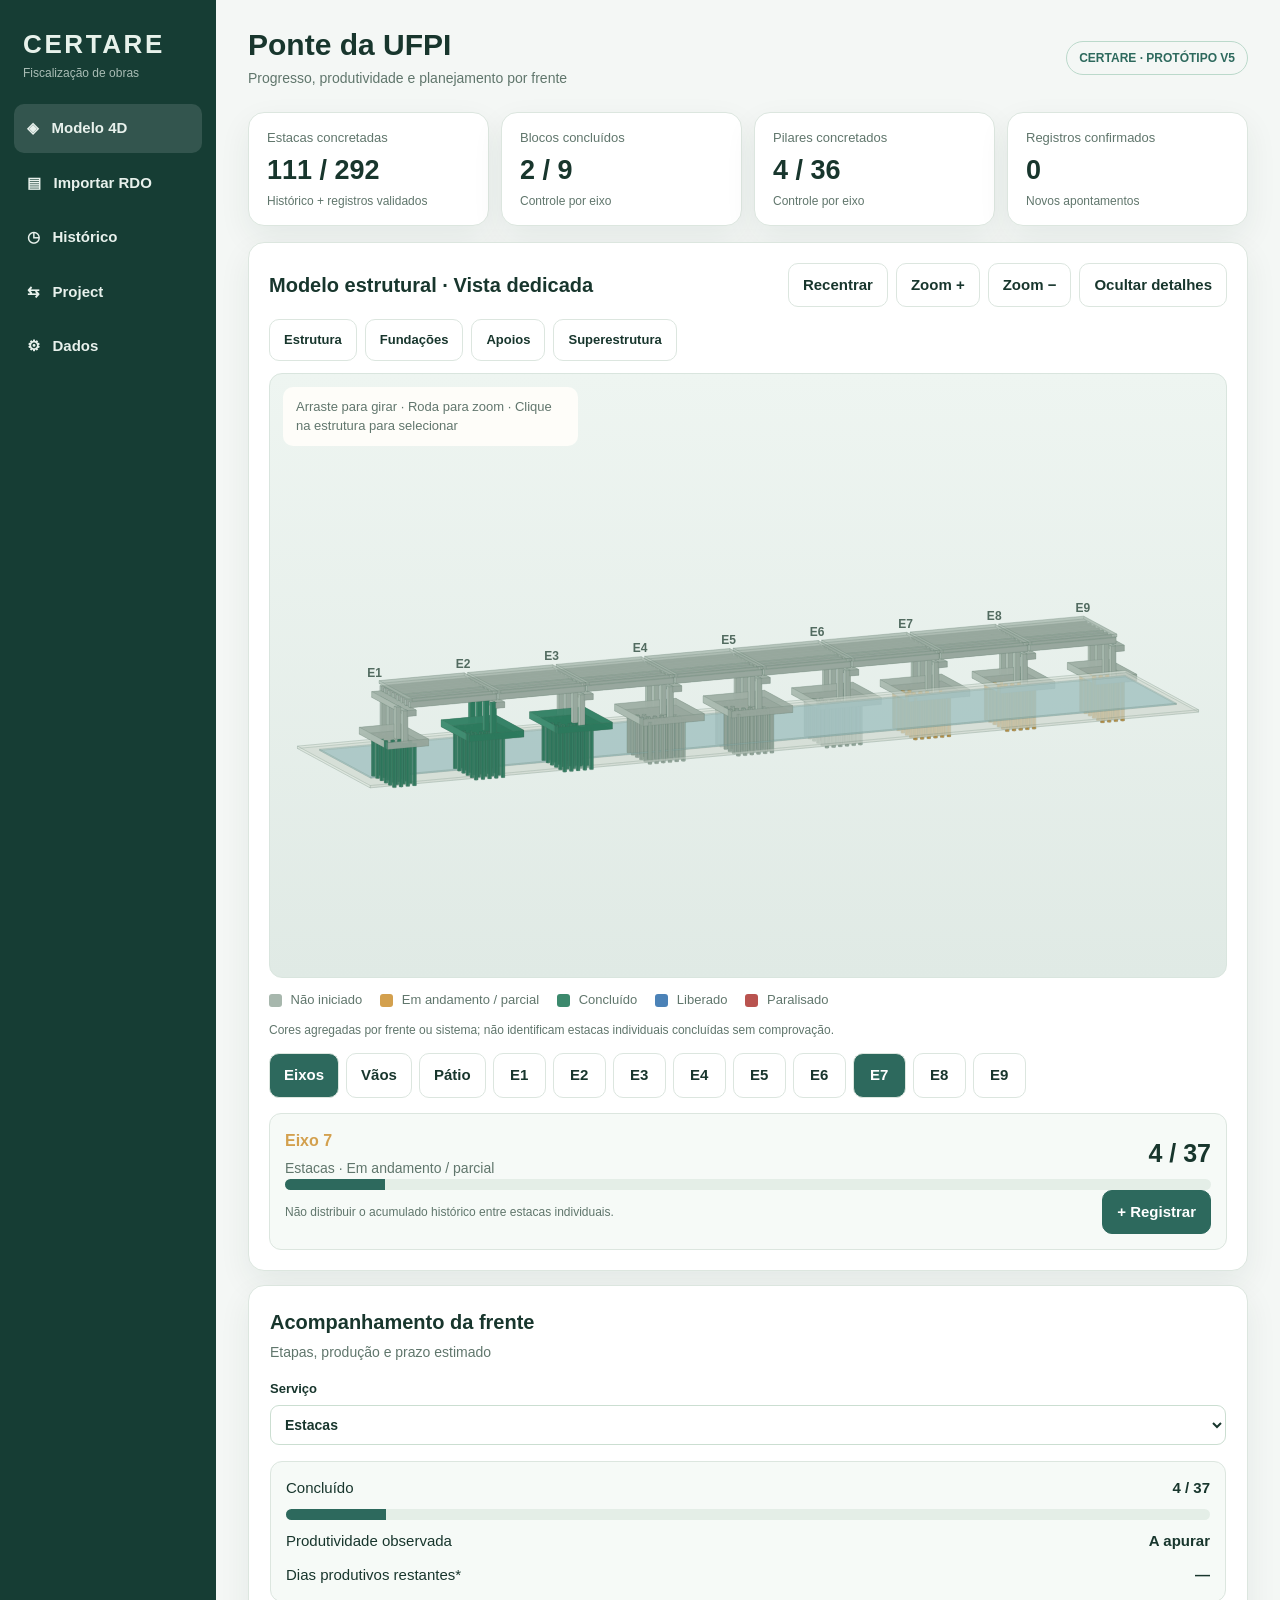
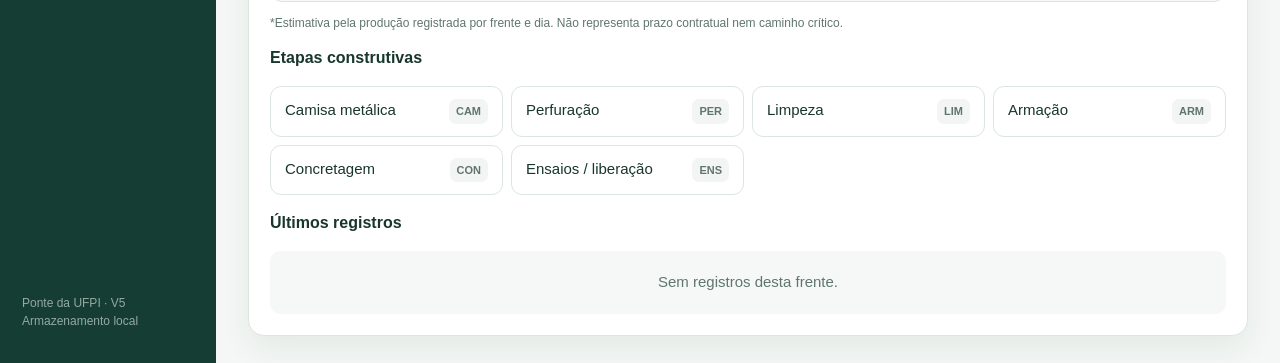
==== index.html @ 5730dc9d "Rename index.hhtml.html to index.html" ====
<!DOCTYPE html><html lang="pt-BR"><head><meta charset="UTF-8"><meta name="viewport" content="width=device-width, initial-scale=1"><title>CERTARE · Ponte da UFPI | Fiscalização 4D V5</title>
<style>
:root{--green:#2D695D;--dark:#163D34;--green2:#347F59;--ink:#18362d;--muted:#60766c;--paper:#f4f7f5;--line:#dce6df;--white:#fff;--amber:#b67d26;--red:#b64740;--shadow:0 12px 32px rgba(14,50,36,.07)}*{box-sizing:border-box}body{margin:0;font:15px/1.5 'Segoe UI',Arial,sans-serif;background:var(--paper);color:var(--ink)}button,input,select,textarea{font:inherit}button{cursor:pointer}button:disabled{opacity:.45;cursor:not-allowed}.app{min-height:100vh;display:grid;grid-template-columns:216px minmax(0,1fr)}aside{background:var(--dark);color:#e7f2eb;padding:25px 14px;display:flex;flex-direction:column;gap:22px}aside .brand{font-size:26px;letter-spacing:.1em;font-weight:850;padding:0 9px}aside .brand small{display:block;font-size:12px;letter-spacing:0;font-weight:500;opacity:.7}nav{display:grid;gap:6px}nav button{border:0;text-align:left;padding:13px;color:#e8f1ec;background:none;border-radius:10px;font-weight:650}nav button.on,nav button:hover{background:#ffffff20}aside footer{margin-top:auto;opacity:.6;font-size:12px;padding:8px}main{padding:27px clamp(16px,2.5vw,39px);min-width:0;max-width:1750px;width:100%;margin:auto}h1{font-size:30px;line-height:1.2;margin:0}h2{font-size:20px;margin:0}h3{font-size:16px;margin:0}.top{display:flex;justify-content:space-between;align-items:center;gap:15px;margin-bottom:23px}.sub{font-size:14px;color:var(--muted);margin:5px 0 0}.pill{border:1px solid #bbd9cb;border-radius:22px;padding:7px 12px;color:var(--green);font-size:12px;font-weight:750}.kpis{display:grid;grid-template-columns:repeat(4,minmax(0,1fr));gap:12px;margin-bottom:16px}.kpi,.panel{background:#fff;border:1px solid var(--line);border-radius:16px;box-shadow:var(--shadow)}.kpi{padding:15px 18px}.kpi .num{font-size:27px;font-weight:850;line-height:1.2;margin:6px 0}.kpi .label{font-size:13px;color:var(--muted)}.work{display:grid;grid-template-columns:minmax(0,1.9fr) minmax(320px,.82fr);gap:16px;align-items:start}.panel{padding:21px;min-width:0}.row{display:flex;align-items:center;justify-content:space-between;gap:12px}.toolbar{display:flex;gap:8px;flex-wrap:wrap;align-items:center;margin:16px 0}.btn,button.action{border:1px solid var(--line);border-radius:10px;background:#fff;color:var(--ink);padding:10px 14px;font-weight:700}.btn:hover{border-color:var(--green)}.primary{background:var(--green)!important;color:#fff!important;border-color:var(--green)!important}.soft{background:#e9f3ed!important;color:var(--green)!important;border-color:#cde1d4!important}.toolbar .btn{font-size:13px}.viewport{position:relative;overflow:hidden;border-radius:13px;background:linear-gradient(180deg,#eef5f1,#e0eae5);border:1px solid #d9e5de}.viewport canvas{width:100%;height:440px;display:block;touch-action:none;cursor:grab}.viewport canvas:active{cursor:grabbing}.viewport .floating{position:absolute;left:13px;top:13px;background:#fffdf4ee;padding:8px 11px;border-radius:10px;font-size:12px;max-width:295px;color:#61766d;pointer-events:none}.legend{display:flex;gap:15px;align-items:center;flex-wrap:wrap;color:var(--muted);font-size:12px;margin-top:12px}.legend i{display:inline-block;width:11px;height:11px;border-radius:3px;margin-right:5px;vertical-align:middle}.pills{display:flex;flex-wrap:wrap;gap:7px;margin-top:14px}.pills .btn.on{background:var(--green);color:#fff}.progress{background:#e4eee7;height:11px;border-radius:9px;overflow:hidden}.progress>i{display:block;height:100%;background:var(--green);transition:width .2s}.context{background:#f6faf7;border:1px solid var(--line);border-radius:12px;padding:15px;margin-top:15px}.metric{font-size:25px;font-weight:800}.field{display:grid;gap:6px;font-size:13px;font-weight:700}.field input,.field select,.field textarea{width:100%;border:1px solid #cbded1;background:#fff;border-radius:9px;padding:10px;font-size:14px;color:var(--ink)}.field textarea{min-height:75px;resize:vertical}.formgrid{display:grid;grid-template-columns:1fr 1fr;gap:12px}.stack{display:grid;gap:13px}.mini{font-size:12px;color:var(--muted)}.badge{border-radius:7px;background:#f2f5f3;padding:4px 7px;font-size:11px;font-weight:700;color:var(--muted)}.warning{background:#fff8eb;border:1px solid #f0dfbd;color:#8a6026;padding:11px 13px;border-radius:11px;font-size:13px}.success{background:#eef8f0;border:1px solid #cae4d2;color:#26673e;padding:11px 13px;border-radius:11px;font-size:13px}.view{display:none}.view.on{display:block}.list{display:grid;gap:8px}.item{border:1px solid var(--line);border-radius:11px;padding:12px 14px}.item p{color:var(--muted);font-size:13px;margin:4px 0 0}.tabs{display:flex;gap:8px;flex-wrap:wrap}.tabs .on{background:var(--dark);color:#fff}.tablewrap{overflow:auto}table{width:100%;border-collapse:collapse;font-size:13px}th,td{padding:11px 12px;border-bottom:1px solid var(--line);text-align:left;vertical-align:top}th{font-size:12px;color:var(--muted);background:#fafcfa}input[type=checkbox]{accent-color:var(--green)}.modal{position:fixed;inset:0;background:#08231bb8;z-index:50;display:none;align-items:center;justify-content:center;padding:18px}.modal.on{display:flex}.modal .panel{width:min(680px,100%);max-height:94vh;overflow:auto}.hidden{display:none!important}.empty{padding:20px;background:#f5f8f6;border-radius:10px;color:var(--muted);text-align:center}.section{margin-top:16px}.filedrop{padding:25px 20px;border:2px dashed #b7d5c6;border-radius:13px;text-align:center;background:#f8fbf9}.filedrop input{max-width:100%}.filterbar{display:flex;flex-wrap:wrap;align-items:end;gap:10px}.filterbar .field{min-width:150px;flex:1}.source{display:inline-block;background:#e7f1ec;border-radius:6px;padding:2px 6px;font-size:11px;color:#386d57}.err{color:var(--red)}.toggle{display:flex;align-items:center;gap:8px;color:var(--muted);font-size:13px}.toggle input{width:auto}.footerbar{display:flex;gap:10px;justify-content:flex-end;margin-top:17px}.callout{font-size:13px;color:#49675a;padding:12px;background:#f3f8f4;border-radius:10px}.wide{width:100%}@media(max-width:1120px){.work{grid-template-columns:1fr}.kpis{grid-template-columns:repeat(2,1fr)}}@media(max-width:700px){.app{display:block}aside{padding:10px 14px;gap:8px}.brand{font-size:21px!important}nav{display:flex;overflow:auto}nav button{white-space:nowrap;font-size:13px}aside footer{display:none}main{padding:16px}.top{align-items:start}.pill{display:none}.viewport canvas{height:320px}.panel{padding:15px}.kpi{padding:12px}.kpi .num{font-size:23px}.formgrid{grid-template-columns:1fr}}

/* V5 — modelo em área dedicada com painel secundário opcional */
#page-modelo .model-work{display:grid;grid-template-columns:minmax(0,1fr);gap:14px}
#page-modelo .model-primary{padding:20px}
#page-modelo .viewport canvas{height:clamp(470px,67vh,760px)}
#page-modelo .model-inspector{max-width:none}
#page-modelo .model-inspector.is-collapsed{display:none}
#page-modelo .floating{font-size:13px;padding:10px 13px;background:#fffefaed}
#page-modelo .legend{font-size:13px;gap:18px}
#page-modelo .legend i{width:13px;height:13px}
#page-modelo .pills .btn{min-width:53px}
#page-modelo .toolbar{margin:12px 0}
#page-modelo .model-inspector .list{display:grid;grid-template-columns:repeat(auto-fit,minmax(190px,1fr))}
#page-modelo .model-inspector .list .item{align-items:start}
@media(max-width:700px){#page-modelo .viewport canvas{height:58vh;min-height:360px}#page-modelo .model-primary{padding:12px}#page-modelo .row{flex-wrap:wrap}}
</style></head><body><div class="app"><aside><div class="brand">CERTARE<small>Fiscalização de obras</small></div><nav id="nav"><button data-page="modelo" class="on">◈ &nbsp; Modelo 4D</button><button data-page="rdo">▤ &nbsp; Importar RDO</button><button data-page="diario">◷ &nbsp; Histórico</button><button data-page="project">⇆ &nbsp; Project</button><button data-page="dados">⚙ &nbsp; Dados</button></nav><footer>Ponte da UFPI · V5<br>Armazenamento local</footer></aside><main><div class="top"><div><h1>Ponte da UFPI</h1><p class="sub">Progresso, produtividade e planejamento por frente</p></div><span class="pill">CERTARE · PROTÓTIPO V5</span></div>
<div class="kpis"><div class="kpi"><div class="label">Estacas concretadas</div><div class="num" id="k-est">111 / 292</div><div class="mini">Histórico + registros validados</div></div><div class="kpi"><div class="label">Blocos concluídos</div><div class="num" id="k-bloco">2 / 9</div><div class="mini">Controle por eixo</div></div><div class="kpi"><div class="label">Pilares concretados</div><div class="num" id="k-pilar">4 / 36</div><div class="mini">Controle por eixo</div></div><div class="kpi"><div class="label">Registros confirmados</div><div class="num" id="k-reg">0</div><div class="mini">Novos apontamentos</div></div></div>
<section id="page-modelo" class="view on"><div class="work model-work"><div class="panel model-primary"><div class="row"><h2>Modelo estrutural · Vista dedicada</h2><div class="tabs"><button class="btn" id="resetCamera" title="Voltar para a vista inicial">Recentrar</button><button class="btn" id="zoomIn" title="Aproximar">Zoom +</button><button class="btn" id="zoomOut" title="Afastar">Zoom −</button><button class="btn" id="toggleInspector" title="Mostrar ou ocultar painel de detalhes">Ocultar detalhes</button></div></div><div class="toolbar" id="layers"><button class="btn on" data-layer="todos">Estrutura</button><button class="btn" data-layer="fundacoes">Fundações</button><button class="btn" data-layer="meso">Apoios</button><button class="btn" data-layer="super">Superestrutura</button></div><div class="viewport"><canvas id="bridge" aria-label="Representação tridimensional aproximada de uma ponte com nove eixos, oito vãos, estacas, blocos, pilares, travessas e vigas"></canvas><div class="floating">Arraste para girar · Roda para zoom · Clique na estrutura para selecionar</div></div><div class="legend"><span><i style="background:#a7b7ad"></i> Não iniciado</span><span><i style="background:#d3a04e"></i> Em andamento / parcial</span><span><i style="background:#3c896d"></i> Concluído</span><span><i style="background:#4b82b7"></i> Liberado</span><span><i style="background:#b9534f"></i> Paralisado</span></div><p class="mini">Cores agregadas por frente ou sistema; não identificam estacas individuais concluídas sem comprovação.</p><div class="pills" id="axisButtons"></div><div class="context"><div class="row"><div><h3 id="selTitle">Eixo 7</h3><p class="sub" id="selDesc">Fundações</p></div><div class="metric" id="selMetric">4 / 37</div></div><div class="progress"><i id="selBar" style="width:11%"></i></div><div class="row"><p class="mini" id="selNotes">—</p><button class="btn primary" id="quickLog">+ Registrar</button></div></div></div><div class="panel model-inspector" id="modelInspector"><h2>Acompanhamento da frente</h2><p class="sub">Etapas, produção e prazo estimado</p><div class="section"><label class="field">Serviço<select id="serviceSelect"></select></label></div><div class="section" id="serviceDetail"></div><div class="section"><h3>Últimos registros</h3><div class="list section" id="recentList"><div class="empty">Nenhum lançamento.</div></div></div></div></div></section>
<section id="page-rdo" class="view"><div class="panel"><h2>Importar RDO</h2><p class="sub">Reaproveite o preenchimento do relatório diário. Nenhuma alteração é aplicada sem sua conferência.</p><div class="filedrop section"><p><b>Selecione RDO em XLSX, XLS ou CSV</b></p><input id="rdoFile" type="file" accept=".xlsx,.xls,.csv,.txt"><p class="mini">CSV funciona sem internet. Para Excel, o leitor XLSX é carregado quando houver conexão. RDOs com células mescladas ou fotografias exigem revisão.</p></div><div id="importStep" class="hidden section"><div class="row"><h3 id="rdoLabel">Pré-visualização</h3><span class="badge" id="rowCount"></span></div><div class="formgrid section"><label class="field">Aba<select id="sheetPick"></select></label><label class="field">Linha de cabeçalho<select id="headerPick"></select></label></div><p class="mini section">Mapeie os campos que existem no seu RDO. Campos não presentes podem ficar em branco.</p><div class="formgrid section" id="mapping"></div><div class="section"><button class="btn primary" id="parseRdo">Identificar apontamentos</button></div><div class="section tablewrap" id="rawPreview"></div></div><div id="candidatesBlock" class="hidden section"><div class="row"><h3>Conferência antes de registrar</h3><span class="badge" id="candidateCount">0</span></div><p class="mini">A descrição textual não vira quantidade automaticamente. Revise cada linha; somente as selecionadas serão incorporadas.</p><div class="tablewrap section"><table><thead><tr><th>Usar</th><th>Data</th><th>Frente</th><th>Serviço</th><th>Qtde</th><th>Situação</th><th>Origem / observação</th></tr></thead><tbody id="candidateRows"></tbody></table></div><div class="footerbar"><button class="btn" id="clearCandidates">Cancelar</button><button class="btn primary" id="approveCandidates">Confirmar selecionados</button></div><p id="rdoFeedback" class="mini"></p></div><div class="callout section">Para integrar o RDO original com fotografias, validações e células mescladas, precisaremos mapear uma versão real do arquivo. Este importador já funciona com dados tabulares; não modifica seu RDO.</div></div></section>
<section id="page-diario" class="view"><div class="panel"><div class="row"><h2>Histórico de execução</h2><button class="btn" id="exportDiary">Exportar CSV</button></div><p class="sub">Somente registros validados entram no avanço. Quantidades históricas do relatório mensal ficam separadas.</p><div class="filterbar section"><label class="field">Buscar<input id="search" placeholder="Eixo, RDO ou observação"></label><label class="field">Status<select id="statusFilter"><option value="">Todos</option><option value="produziu">Produção</option><option value="andamento">Em andamento</option><option value="parado">Paralisação</option><option value="nao_programado">Não programado</option></select></label></div><div class="list section" id="history"></div></div></section>
<section id="page-project" class="view"><div class="panel"><h2>Integração com Microsoft Project</h2><p class="sub">Exportação segura para revisão, sem alterar o cronograma-base nem a linha de base.</p><div class="warning section"><b>Não grava diretamente no .mpp.</b> Exportamos atividades e apontamentos em CSV com códigos estáveis. A associação aos IDs das tarefas do Project precisa ser validada antes da sincronização automática.</div><div class="toolbar"><button class="btn primary" id="exportProject">Exportar apontamentos para revisão</button><button class="btn" id="exportCatalog">Catálogo de atividades</button></div><div id="projectPreview" class="section"></div></div></section>
<section id="page-dados" class="view"><div class="panel"><h2>Dados e segurança</h2><p class="sub">Os apontamentos ficam neste navegador. Gere backups regularmente.</p><div class="toolbar"><button class="btn primary" id="exportBackup">Exportar backup JSON</button><button class="btn" id="importBackup">Restaurar backup</button><input type="file" id="backupFile" accept=".json" hidden></div><div class="warning"><b>Referências históricas:</b> 111/292 estacas (eixos 8–9 aproximados), 2 blocos, 4 pilares; 288 pré-lajes estimadas. Não há identificação individual de todas as estacas concluídas. Nenhuma posição gráfica representa locação verificada. Datas e produtividade dependem dos RDOs importados ou lançamentos novos.</div><div class="section"><label class="field">Data-base de acompanhamento<input id="statusDate" type="date" value="2026-11-09"></label></div><div class="section"><h3>Modelo de dados</h3><p class="sub">Conjunto de 9 eixos e 8 vãos. A nomenclatura individual dos elementos será importada do projeto estrutural quando disponível; não será substituída por códigos arbitrários.</p></div></div></section>
</main></div>
<div class="modal" id="recordModal" aria-hidden="true"><div class="panel"><div class="row"><div><h2>Novo apontamento</h2><p class="sub" id="logContext">—</p></div><button class="btn" id="closeModal">✕</button></div><form id="recordForm" class="stack section"><div class="formgrid"><label class="field">Data<input type="date" id="fDate" required></label><label class="field">Situação<select id="fStatus"><option value="produziu">Produziu (quantidade executada)</option><option value="andamento">Em andamento (sem nova quantidade concluída)</option><option value="parado">Frente parada</option><option value="nao_programado">Não programado</option></select></label></div><div class="formgrid"><label class="field">Serviço<select id="fService"></select></label><label class="field">Etapa<select id="fPhase"></select></label></div><div class="formgrid"><label class="field" id="qtyField">Quantidade executada<input type="number" id="fQty" min="1" step="1" value="1"></label><label class="field hidden" id="reasonField">Motivo<select id="fReason"><option>Chuva</option><option>Falha de equipamento</option><option>Falta de material</option><option>Frente não liberada</option><option>Interferência</option><option>Outros</option></select></label><label class="field">RDO / evidência<input id="fRdo" placeholder="RDO 21/10/2026"></label></div><div class="formgrid"><label class="field">Equipamento/equipe<input id="fResource" placeholder="Ex.: 2 perfuratrizes"></label><label class="field">Identificação conforme prancha (opcional)<input id="fElement" placeholder="Código da estaca/peça"></label></div><label class="field">Observação<textarea id="fNotes" placeholder="Descrição, ocorrência ou referência"></textarea></label><div class="warning" id="limitWarning">O sistema soma apenas novos apontamentos; o quantitativo histórico não é distribuído entre elementos individuais.</div><p id="formError" class="err"></p><div class="footerbar"><button type="button" class="btn" id="cancelModal">Cancelar</button><button class="btn primary" type="submit">Salvar registro</button></div></form></div></div>
<script>
'use strict';
const AX=[24,32,32,37,37,37,37,32,24],HIST=[24,32,32,0,0,0,4,11,8],TOTAL={estacas:292,bloco:9,pilar:36,travessa:9,longarina:64,prelaje:4104};
const SERVICES={estacas:{label:'Estacas',phases:[['CAM','Camisa metálica'],['PER','Perfuração'],['LIM','Limpeza'],['ARM','Armação'],['CON','Concretagem'],['ENS','Ensaios / liberação']],final:'CON'},bloco:{label:'Blocos',phases:[['ESC','Escavação'],['ARM','Armação'],['FOR','Fôrmas'],['CON','Concretagem'],['LIB','Liberação']],final:'CON'},pilar:{label:'Pilares',phases:[['ARM','Armação'],['FOR','Fôrmas'],['CON','Concretagem'],['CUR','Cura'],['LIB','Liberação']],final:'CON'},travessa:{label:'Travessas',phases:[['ARM','Armação'],['FOR','Fôrmas'],['CON','Concretagem'],['LIB','Liberação']],final:'CON'},longarina:{label:'Longarinas',phases:[['ARM','Armadura passiva'],['BAI','Bainhas e armadura ativa'],['CON','Concretagem'],['CUR','Cura'],['PRO','Protensão'],['INJ','Injeção'],['LAN','Lançamento']],final:'CON'},tabuleiro:{label:'Tabuleiro',phases:[['MNT','Montagem pré-lajes'],['ARM','Armadura complementar'],['CON','Concretagem'],['LIB','Liberação']],final:'LIB'},prelaje:{label:'Pré-lajes',phases:[['FOR','Fôrmas'],['ARM','Armação'],['CON','Concretagem'],['CUR','Cura'],['LIB','Liberação']],final:'CON'}};
const $=id=>document.getElementById(id),safe=s=>String(s??'').replace(/[&<>"']/g,c=>({'&':'&amp;','<':'&lt;','>':'&gt;','"':'&quot;',"'":'&#39;'}[c]));const today=()=>new Date().toISOString().slice(0,10);const pad=n=>String(n).padStart(2,'0');
let records=[];try{records=JSON.parse(localStorage.getItem('certare_ufpi_v4_records')||'[]');if(!Array.isArray(records))records=[]}catch{records=[]}
let selected={kind:'eixo',index:7},layer='todos',service='estacas',currentPage='modelo',candidateRows=[],parsedSheets=[],fileLabel='',mappingData=[],sourceFileName='';
function save(){localStorage.setItem('certare_ufpi_v4_records',JSON.stringify(records))}
function totalFor(s,sel=selected){if(sel.kind==='eixo')return s==='estacas'?AX[sel.index-1]:s==='pilar'?4:s==='bloco'||s==='travessa'?1:0;if(sel.kind==='vao')return s==='longarina'?8:s==='tabuleiro'?1:0;if(sel.kind==='fabrica')return s==='longarina'?64:s==='prelaje'?4104:0;return 0}
function historicFor(s,sel=selected){if(sel.kind==='eixo')return s==='estacas'?HIST[sel.index-1]:s==='bloco'&&[2,3].includes(sel.index)?1:s==='pilar'&&sel.index===2?4:0;return 0}
function count(s,sel=selected){return historicFor(s,sel)+records.filter(r=>r.status==='produziu'&&r.service===s&&r.phase===SERVICES[s].final&&r.target===target(sel)).reduce((a,r)=>a+Number(r.qty||0),0)}
function target(sel=selected){return sel.kind==='eixo'?'E'+pad(sel.index):sel.kind==='vao'?'V'+pad(sel.index):'FAB'}
function textTarget(sel=selected){return sel.kind==='eixo'?`Eixo ${sel.index}`:sel.kind==='vao'?`Vão ${sel.index}`:'Pátio de pré-moldados'}
function servicesFor(){return selected.kind==='eixo'?['estacas','bloco','pilar','travessa']:selected.kind==='vao'?['longarina','tabuleiro']:['longarina','prelaje']}
function codeFor(r){return `${r.target}-${r.service.toUpperCase()}-${r.phase}`}
function familyProductivity(s){let valid=records.filter(r=>r.status==='produziu'&&r.service===s&&r.phase===SERVICES[s].final&&Number(r.qty)>0);let dates=new Set(valid.map(r=>r.date+'|'+r.target));let qty=valid.reduce((a,r)=>a+Number(r.qty),0);return dates.size?qty/dates.size:null}
function view(p){currentPage=p;document.querySelectorAll('.view').forEach(e=>e.classList.toggle('on',e.id==='page-'+p));document.querySelectorAll('#nav button').forEach(b=>b.classList.toggle('on',b.dataset.page===p));if(p==='modelo')renderModel();if(p==='diario')renderHistory();if(p==='project')renderProject()}
function updateStats(){const sum=(s)=>{let base=s==='estacas'?111:s==='bloco'?2:s==='pilar'?4:0;return base+records.filter(r=>r.status==='produziu'&&r.service===s&&r.phase===SERVICES[s].final).reduce((a,r)=>a+Number(r.qty),0)};$('k-est').textContent=`${sum('estacas')} / 292`;$('k-bloco').textContent=`${sum('bloco')} / 9`;$('k-pilar').textContent=`${sum('pilar')} / 36`;$('k-reg').textContent=records.length}
// Modelo geométrico didático, perspectiva em canvas e peças separadas por sistema.
const cv=$('bridge'),ctx=cv.getContext('2d');let yaw=-0.39,tilt=.39,scale=1,drag=null,hit=[];const geo={span:78,width:64,waterY:-17};
function projection(pt,W,H){let [x,y,z]=pt;let X=x*Math.cos(yaw)-z*Math.sin(yaw),Z=x*Math.sin(yaw)+z*Math.cos(yaw);return [W/2+X*scale*.88,H*.54+(-y*Math.cos(tilt)+Z*Math.sin(tilt))*scale*.88-Z*Math.cos(tilt)*scale*.15]}
const POINTS={};function cylinder(axisX,z,base,top,r,faces=9){let verts=[];for(let i=0;i<faces;i++){let a=Math.PI*2*i/faces;verts.push([axisX+Math.cos(a)*r,base,z+Math.sin(a)*r])}for(let i=0;i<faces;i++){let a=Math.PI*2*i/faces;verts.push([axisX+Math.cos(a)*r,top,z+Math.sin(a)*r])}let f=[];for(let i=0;i<faces;i++)f.push([i,(i+1)%faces,(i+1)%faces+faces,i+faces]);f.push(Array.from({length:faces},(_,i)=>i+faces));return [verts,f]}
function boxGeom(x,y,z,dx,dy,dz){let a=x-dx/2,b=x+dx/2,c=z-dz/2,d=z+dz/2,e=y-dy/2,f=y+dy/2;return [[[a,e,c],[b,e,c],[b,e,d],[a,e,d],[a,f,c],[b,f,c],[b,f,d],[a,f,d]],[[0,1,5,4],[1,2,6,5],[2,3,7,6],[3,0,4,7],[4,5,6,7],[0,1,2,3]]]}
function addMesh(scene,verts,faces,color,meta,opacity=1){for(let k=0;k<faces.length;k++){let poly=faces[k].map(i=>verts[i]);let avg=poly.reduce((a,p)=>a+p[1],0)/poly.length;scene.push({poly,color,meta,opacity,shade:k%3})}}
const STATUS_COLORS={nao_iniciado:'#a7b7ad',andamento:'#d3a04e',concluido:'#3c896d',liberado:'#4b82b7',parado:'#b9534f'};
function stateFor(s,sel){
 let t=totalFor(s,sel),d=count(s,sel),rel=records.filter(r=>r.target===target(sel)&&r.service===s).slice().sort((a,b)=>String(a.date).localeCompare(String(b.date)));
 let last=rel.at(-1),hasRelease=rel.some(r=>r.status==='produziu'&&r.phase==='LIB');
 if(last?.status==='parado')return 'parado';
 if(hasRelease&&t&&d>=t)return 'liberado';
 if(t&&d>=t)return 'concluido';
 if(d>0||last?.status==='andamento'||rel.some(r=>r.status==='produziu'))return 'andamento';
 return 'nao_iniciado';
}
function colorFor(s,sel){return STATUS_COLORS[stateFor(s,sel)]}
function buildScene(){
 let objects=[],axesX=Array.from({length:9},(_,i)=>(i-4)*geo.span);
 let drawFoundation=layer==='todos'||layer==='fundacoes',drawMeso=layer==='todos'||layer==='meso',drawSuper=layer==='todos'||layer==='super';
 addMesh(objects,...boxGeom(0,-26,0,730,2,156),'#dce5dc',null,.45);
 addMesh(objects,...boxGeom(0,-24,0,710,1,110),'#a2c8ca',null,.38);
 axesX.forEach((x,i)=>{
   let n=i+1,sel={kind:'eixo',index:n},t=AX[i],rows=Math.ceil(t/6);
   if(drawFoundation){
      // Status das estacas é somente agregado por eixo: nenhuma posição é presumida executada.
      let foundationCol=colorFor('estacas',sel);
      for(let j=0;j<t;j++){
        let column=j%6,row=Math.floor(j/6),offset=(row-(rows-1)/2)*5.9,z=(column-2.5)*9;
        addMesh(objects,...cylinder(x+offset,z,-43,-6,1.55,7),foundationCol,sel,.88)
      }
      addMesh(objects,...boxGeom(x,-4,0,rows*6+12,6,61),colorFor('bloco',sel),sel,.90)
   }
   if(drawMeso){
      for(let j=0;j<4;j++){let z=-23+j*15.3;addMesh(objects,...boxGeom(x,10,z,4,28,4),colorFor('pilar',sel),sel,.97)}
      addMesh(objects,...boxGeom(x,25,0,8,5,76),colorFor('travessa',sel),sel,.95)
   }
 });
 if(drawSuper)for(let i=0;i<8;i++){
   let cx=(axesX[i]+axesX[i+1])/2,sel={kind:'vao',index:i+1};
   for(let j=0;j<8;j++){let z=-31+j*8.85;addMesh(objects,...boxGeom(cx,31,z,geo.span-2,5,3.0),colorFor('longarina',sel),sel,.95)}
   addMesh(objects,...boxGeom(cx,36,0,geo.span-3,2.5,71),colorFor('tabuleiro',sel),sel,.49)
 }
 return objects
}
function hexToRGB(h){return [1,3,5].map(i=>parseInt(h.slice(i,i+2),16))}function tint(col,k){let rgb=hexToRGB(col),delta=[6,-7,-16,0][k%4];return `rgb(${rgb.map(a=>Math.max(0,Math.min(255,a+delta))).join(',')})`}
function pointInPoly(p,poly){let inside=false;for(let i=0,j=poly.length-1;i<poly.length;j=i++){let a=poly[i],b=poly[j];if(((a[1]>p[1])!==(b[1]>p[1]))&&(p[0]<(b[0]-a[0])*(p[1]-a[1])/(b[1]-a[1])+a[0]))inside=!inside}return inside}
function paint(){let W=cv.clientWidth,H=cv.clientHeight;if(!W||!H)return;let ratio=Math.min(2,window.devicePixelRatio||1);if(cv.width!==Math.round(W*ratio)||cv.height!==Math.round(H*ratio)){cv.width=W*ratio;cv.height=H*ratio}ctx.setTransform(ratio,0,0,ratio,0,0);ctx.clearRect(0,0,W,H);let s=Math.min(W/720,H/420);let oldScale=scale;scale=s*1.05*zoomFactor;let scenes=buildScene().map(p=>({...p,pts:p.poly.map(a=>projection(a,W,H)),depth:p.poly.reduce((acc,a)=>acc+(a[0]*Math.sin(yaw)+a[2]*Math.cos(yaw)),0)/p.poly.length}));scenes.sort((a,b)=>a.depth-b.depth);hit=[];for(const o of scenes){ctx.beginPath();o.pts.forEach((p,i)=>i?ctx.lineTo(p[0],p[1]):ctx.moveTo(p[0],p[1]));ctx.closePath();ctx.fillStyle=tint(o.color,o.shade);ctx.globalAlpha=o.opacity;ctx.fill();ctx.globalAlpha=1;ctx.strokeStyle='#46645621';ctx.stroke();if(o.meta)hit.push(o)}let ax=Array.from({length:9},(_,i)=>(i-4)*geo.span);ctx.fillStyle='#526b60';ctx.font='bold 12px Segoe UI,Arial';for(let i=0;i<9;i++){let [x,y]=projection([ax[i],40,-40],W,H);ctx.fillText('E'+(i+1),x-8,y)}scale=oldScale}
let zoomFactor=1;function screenEvent(ev){let r=cv.getBoundingClientRect();return [ev.clientX-r.left,ev.clientY-r.top]}
cv.addEventListener('pointerdown',ev=>{drag={x:ev.clientX,y:ev.clientY,sx:ev.clientX,sy:ev.clientY};cv.setPointerCapture(ev.pointerId)});
cv.addEventListener('pointermove',ev=>{if(!drag)return;let dx=ev.clientX-drag.x,dy=ev.clientY-drag.y;yaw+=dx*.005;tilt=Math.max(.1,Math.min(.9,tilt+dy*.003));drag.x=ev.clientX;drag.y=ev.clientY;paint()});cv.addEventListener('pointercancel',()=>{drag=null});cv.addEventListener('pointerup',ev=>{if(!drag)return;let d=Math.hypot(ev.clientX-drag.sx,ev.clientY-drag.sy);drag=null;if(d>6)return;let p=screenEvent(ev);for(let i=hit.length-1;i>=0;i--){if(pointInPoly(p,hit[i].pts)){selected=hit[i].meta;service=selected.kind==='eixo'?'estacas':'longarina';renderModel();return}}});cv.addEventListener('wheel',ev=>{ev.preventDefault();zoomFactor=Math.min(2.4,Math.max(.4,zoomFactor*(ev.deltaY>0?.91:1.09)));paint()},{passive:false});$('zoomIn').onclick=()=>{zoomFactor=Math.min(2.4,zoomFactor*1.15);paint()};$('zoomOut').onclick=()=>{zoomFactor=Math.max(.4,zoomFactor/1.15);paint()};$('resetCamera').onclick=()=>{yaw=-.39;tilt=.39;zoomFactor=1;paint()};$('toggleInspector').onclick=()=>{let e=$('modelInspector'),collapsed=e.classList.toggle('is-collapsed');$('toggleInspector').textContent=collapsed?'Mostrar detalhes':'Ocultar detalhes';requestAnimationFrame(paint)};window.addEventListener('resize',paint);
function renderModel(){updateStats();paint();document.querySelectorAll('#layers .btn').forEach(b=>b.classList.toggle('on',b.dataset.layer===layer));let arr=selected.kind==='eixo'?Array.from({length:9},(_,i)=>i+1):selected.kind==='vao'?Array.from({length:8},(_,i)=>i+1):[];$('axisButtons').innerHTML=`<button class="btn ${selected.kind==='eixo'?'on':''}" data-mode="eixo">Eixos</button><button class="btn ${selected.kind==='vao'?'on':''}" data-mode="vao">Vãos</button><button class="btn ${selected.kind==='fabrica'?'on':''}" data-mode="fabrica">Pátio</button>`+arr.map(i=>`<button class="btn ${selected.index===i?'on':''}" data-num="${i}">${selected.kind==='eixo'?'E':'V'}${i}</button>`).join('');$('axisButtons').querySelectorAll('[data-mode]').forEach(b=>b.onclick=()=>{selected={kind:b.dataset.mode,index:1};service=servicesFor()[0];renderModel()});$('axisButtons').querySelectorAll('[data-num]').forEach(b=>b.onclick=()=>{selected.index=+b.dataset.num;renderModel()});let opts=servicesFor();if(!opts.includes(service))service=opts[0];$('serviceSelect').innerHTML=opts.map(s=>`<option value="${s}" ${service===s?'selected':''}>${SERVICES[s].label}</option>`).join('');let tot=totalFor(service),done=count(service),pct=tot?Math.max(0,Math.min(100,done/tot*100)):0;$('selTitle').textContent=textTarget();$('selTitle').style.color=colorFor(service,selected);$('selDesc').textContent=SERVICES[service].label+' · '+({'nao_iniciado':'Não iniciado','andamento':'Em andamento / parcial','concluido':'Concluído','liberado':'Liberado','parado':'Paralisado'}[stateFor(service,selected)]||'Situação a apurar');$('selMetric').textContent=`${done} / ${tot}`;$('selBar').style.width=pct+'%';$('selNotes').textContent=selected.kind==='eixo'&&selected.index>=8&&service==='estacas'?'Referência histórica aproximada; validar por estaca.':'Não distribuir o acumulado histórico entre estacas individuais.';let latest=records.filter(r=>r.target===target()).slice(-4).reverse();$('recentList').innerHTML=latest.length?latest.map(r=>`<div class="item"><b>${safe(r.date)} · ${safe(r.status)}</b><p>${safe(SERVICES[r.service]?.label)} · ${safe(r.phase)} · ${safe(r.qty)} un.</p></div>`).join(''):'<div class="empty">Sem registros desta frente.</div>';const p=familyProductivity(service),rem=Math.max(0,tot-done);$('serviceDetail').innerHTML=`<div class="context"><div class="row"><span>Concluído</span><b>${done} / ${tot}</b></div><div class="progress" style="margin:10px 0"><i style="width:${pct}%"></i></div><div class="row"><span>Produtividade observada</span><b>${p? p.toLocaleString('pt-BR',{maximumFractionDigits:2})+' un./dia':'A apurar'}</b></div><div class="row" style="margin-top:11px"><span>Dias produtivos restantes*</span><b>${p?Math.ceil(rem/p):'—'}</b></div></div><p class="mini">*Estimativa pela produção registrada por frente e dia. Não representa prazo contratual nem caminho crítico.</p><h3 style="margin-top:14px">Etapas construtivas</h3><div class="list section">${SERVICES[service].phases.map(([id,name])=>`<div class="row item"><span>${safe(name)}</span><span class="badge">${safe(id)}</span></div>`).join('')}</div>`}
$('layers').onclick=ev=>{let b=ev.target.closest('[data-layer]');if(b){layer=b.dataset.layer;renderModel()}};$('serviceSelect').onchange=ev=>{service=ev.target.value;renderModel()};$('quickLog').onclick=()=>openForm();
function fillPhases(){let s=$('fService').value;$('fPhase').innerHTML=SERVICES[s].phases.map(([id,name])=>`<option value="${id}" ${id===SERVICES[s].final?'selected':''}>${safe(name)}</option>`).join('')}
function openForm(){let opts=servicesFor();$('fService').innerHTML=opts.map(s=>`<option value="${s}" ${service===s?'selected':''}>${SERVICES[s].label}</option>`).join('');fillPhases();$('logContext').textContent=textTarget();$('fDate').value=today();$('fQty').value='1';$('fStatus').value='produziu';$('fRdo').value='';$('fResource').value='';$('fElement').value='';$('fNotes').value='';$('formError').textContent='';toggleStatus();$('recordModal').classList.add('on');$('recordModal').setAttribute('aria-hidden','false')}
function toggleStatus(){let st=$('fStatus').value;$('qtyField').classList.toggle('hidden',st!=='produziu');$('reasonField').classList.toggle('hidden',st!=='parado')}
$('fStatus').onchange=toggleStatus;$('fService').onchange=fillPhases;function closeForm(){$('recordModal').classList.remove('on');$('recordModal').setAttribute('aria-hidden','true')}$('cancelModal').onclick=closeForm;$('closeModal').onclick=closeForm;
function addRecord(r){records.push(r);save();updateStats();renderModel()}
$('recordForm').onsubmit=ev=>{ev.preventDefault();let s=$('fService').value,st=$('fStatus').value,q=st==='produziu'?Number($('fQty').value):0,ph=$('fPhase').value,dt=$('fDate').value;if(st==='produziu'&&(!Number.isInteger(q)||q<=0)){ $('formError').textContent='Quantidade deve ser inteira e maior que zero.';return}let current=count(s),max=totalFor(s);if(st==='produziu'&&ph===SERVICES[s].final&&current+q>max){$('formError').textContent=`Limite excedido: ${current}+${q} > ${max}. Confira se o lançamento já consta do histórico.`;return}let r={id:crypto.randomUUID?crypto.randomUUID():String(Date.now()+Math.random()),date:dt,target:target(),service:s,phase:ph,status:st,qty:q,reason:st==='parado'?$('fReason').value:'',rdo:$('fRdo').value.trim(),resource:$('fResource').value.trim(),element:$('fElement').value.trim(),note:$('fNotes').value.trim(),origin:'manual',validated:true};addRecord(r);closeForm()};
function renderHistory(){let q=$('search').value.toLowerCase(),st=$('statusFilter').value;let found=records.filter(r=>(!st||r.status===st)&&JSON.stringify(r).toLowerCase().includes(q)).slice().reverse();$('history').innerHTML=found.length?found.map(r=>`<div class="item"><div class="row"><b>${safe(r.date)} · ${safe(r.target)} · ${safe(SERVICES[r.service]?.label||r.service)}</b><span class="badge">${safe(r.status)}</span></div><p>${safe(r.phase)} · ${r.qty} un. ${r.reason?'· '+safe(r.reason):''} · ${safe(r.rdo||'Sem referência')} ${r.element?'· '+safe(r.element):''}</p><p>${safe(r.note||'')}</p></div>`).join(''):'<div class="empty">Nenhum registro encontrado.</div>'}
$('search').oninput=renderHistory;$('statusFilter').onchange=renderHistory;
function downloadText(text,filename,mime){let a=document.createElement('a'),url=URL.createObjectURL(new Blob([text],{type:mime||'text/plain;charset=utf-8'}));a.href=url;a.download=filename;document.body.appendChild(a);a.click();a.remove();setTimeout(()=>URL.revokeObjectURL(url),1500)}
function csv(rows){return '\ufeff'+rows.map(r=>r.map(v=>'"'+String(v??'').replace(/"/g,'""')+'"').join(';')).join('\r\n')}
function exportRecords(project=false){let headers=project?['Codigo_proposto','Data','Frente','Sistema','Etapa','Situacao','Quantidade_nova','RDO','Elemento_nomenclatura_original','Motivo','Conferir_no_Project']:['ID','Data','Frente','Servico','Etapa','Situacao','Quantidade','Motivo','Equipamento','RDO','Elemento','Observacao','Origem'];let rows=records.map(r=>project?[codeFor(r),r.date,r.target,r.service,r.phase,r.status,r.qty,r.rdo,r.element,r.reason,'SIM']:[r.id,r.date,r.target,r.service,r.phase,r.status,r.qty,r.reason,r.resource,r.rdo,r.element,r.note,r.origin]);downloadText(csv([headers,...rows]),project?'CERTARE_Project_Revisao_V4.csv':'CERTARE_RDO_Historico_V4.csv','text/csv;charset=utf-8')}
$('exportDiary').onclick=()=>exportRecords(false);$('exportProject').onclick=()=>exportRecords(true);
function renderProject(){$('projectPreview').innerHTML=`<div class="context"><b>${records.length} registros no sistema</b><p class="sub">${records.filter(r=>r.status==='produziu').length} lançamentos de produção. Os códigos exportados são chaves propostas e devem ser associados às tarefas reais do MPP.</p></div>`}
$('exportCatalog').onclick=()=>{let rows=[['Codigo','Frente','Servico','Etapa','Quantidade_referencia','Observacao']];for(let i=1;i<=9;i++)for(let s of ['estacas','bloco','pilar','travessa'])for(let [ph,name] of SERVICES[s].phases)rows.push([`E${pad(i)}-${s.toUpperCase()}-${ph}`,`Eixo ${i}`,s,name,s==='estacas'?AX[i-1]:s==='pilar'?4:1,'Geometria e duracoes a validar']);for(let i=1;i<=8;i++)for(let s of ['longarina','tabuleiro'])for(let [ph,name] of SERVICES[s].phases)rows.push([`V${pad(i)}-${s.toUpperCase()}-${ph}`,`Vão ${i}`,s,name,s==='longarina'?8:1,'Vincular Project']);downloadText(csv(rows),'CERTARE_Catalogo_Atividades_V4.csv','text/csv;charset=utf-8')};
$('exportBackup').onclick=()=>downloadText(JSON.stringify({format:'CERTARE_UFPI_V4',at:new Date().toISOString(),records},null,2),'CERTARE_UFPI_Backup_V4.json','application/json');$('importBackup').onclick=()=>$('backupFile').click();$('backupFile').onchange=async ev=>{let f=ev.target.files[0];if(!f)return;try{let obj=JSON.parse(await f.text());if(obj.format!=='CERTARE_UFPI_V4'||!Array.isArray(obj.records))throw Error('Backup incompatível');if(confirm('Substituir os registros atuais pelos do backup? Exporte uma cópia antes.')){records=obj.records;save();renderModel();alert('Restaurado.')}}catch(e){alert(e.message)}finally{ev.target.value=''}};
// Leitor de CSV local; XLSX com biblioteca carregada pelo navegador sob demanda.
function parseCSV(text){let delim=(text.slice(0,1000).match(/;/g)||[]).length>(text.slice(0,1000).match(/,/g)||[]).length?';':',';let rows=[],row=[],cell='',q=false;for(let i=0;i<text.length;i++){let c=text[i];if(c==='"'){if(q&&text[i+1]==='"'){cell+='"';i++}else q=!q}else if(c===delim&&!q){row.push(cell);cell=''}else if((c==='\r'||c==='\n')&&!q){if(c==='\r'&&text[i+1]==='\n')i++;row.push(cell);if(row.some(x=>String(x).trim()))rows.push(row);row=[];cell=''}else cell+=c}row.push(cell);if(row.some(x=>String(x).trim()))rows.push(row);return rows}
async function ensureXLSX(){if(window.XLSX)return;await new Promise((resolve,reject)=>{let s=document.createElement('script');s.src='https://cdn.jsdelivr.net/npm/xlsx@0.18.5/dist/xlsx.full.min.js';s.onload=resolve;s.onerror=()=>reject(Error('Leitor Excel indisponível. Exporte uma cópia do RDO como CSV e importe novamente.'));document.head.appendChild(s)});if(!window.XLSX)throw Error('Leitor Excel não carregou.')}
function startImport(sheets,name){parsedSheets=sheets;sourceFileName=name;$('importStep').classList.remove('hidden');$('candidatesBlock').classList.add('hidden');$('sheetPick').innerHTML=sheets.map((s,i)=>`<option value="${i}">${safe(s.name)}</option>`).join('');$('rdoLabel').textContent=name;openSheet()}
$('rdoFile').onchange=async ev=>{let f=ev.target.files[0];if(!f)return;try{let sheets;if(/\.csv$|\.txt$/i.test(f.name)){let txt=await f.text();sheets=[{name:'RDO - CSV',rows:parseCSV(txt)}]}else{await ensureXLSX();let wb=window.XLSX.read(await f.arrayBuffer(),{type:'array',cellDates:true});sheets=wb.SheetNames.map(n=>({name:n,rows:window.XLSX.utils.sheet_to_json(wb.Sheets[n],{header:1,defval:'',raw:false})}))}startImport(sheets,f.name)}catch(err){alert('Não foi possível ler o arquivo: '+err.message)}finally{ev.target.value=''}};
$('sheetPick').onchange=openSheet;$('headerPick').onchange=prepareMapping;
function openSheet() {let rows=parsedSheets[Number($('sheetPick').value)]?.rows||[];$('rowCount').textContent=rows.length+' linhas';$('headerPick').innerHTML=Array.from({length:Math.min(22,rows.length)},(_,i)=>`<option value="${i}">${i+1}: ${safe(rows[i].slice(0,4).join(' | ').slice(0,115))}</option>`).join('');let best=rows.findIndex(r=>r.some(c=>/data|servi[cç]o|quantidade|eixo|atividade/i.test(String(c))));$('headerPick').value=String(Math.max(0,best));prepareMapping()}
const mapDefs=[['date','Data'],['axis','Eixo / frente'],['service','Serviço / atividade'],['phase','Etapa executiva'],['qty','Quantidade'],['status','Situação'],['reason','Motivo / impedimento'],['description','Descrição / observações'],['element','Identificação da peça'],['resource','Equipamento / equipe']];
function prepareMapping(){const rows=parsedSheets[Number($('sheetPick').value)]?.rows||[],hi=Number($('headerPick').value),head=rows[hi]||[];mappingData=head.map((x,i)=>({name:String(x).trim()||`Coluna ${i+1}`,index:i}));$('mapping').innerHTML=mapDefs.map(([k,name])=>`<label class="field">${name}<select id="map_${k}"><option value="">Não existe</option>${mappingData.map(h=>`<option value="${h.index}">${safe(h.name)}</option>`).join('')}</select></label>`).join('');let patterns={date:/data|date|dia\b/i,axis:/eixo|frente|local/i,service:/servi[cç]o|atividade|etapa|descri[cç][aã]o|objeto/i,phase:/fase|etapa/i,qty:/quant|produ[cç][aã]o|executad|unidade/i,status:/situa[cç][aã]o|status/i,reason:/motivo|paralisa|ocorr[eê]ncia/i,description:/observa|descri[cç]|coment[aá]rio/i,element:/estaca|pe[cç]a|elemento/i,resource:/equipamento|equipe|recurso/i};for(let [k] of mapDefs){let match=mappingData.find(h=>patterns[k].test(h.name));if(match)$('map_'+k).value=match.index}let preview=rows.slice(hi,hi+7);$('rawPreview').innerHTML=`<table><thead><tr>${head.slice(0,9).map(x=>`<th>${safe(x)}</th>`).join('')}</tr></thead><tbody>${preview.slice(1).map(row=>`<tr>${row.slice(0,9).map(x=>`<td>${safe(x).slice(0,120)}</td>`).join('')}</tr>`).join('')}</tbody></table>`}
function normalizeDate(v){if(!v)return '';let s=String(v).trim(),m=s.match(/^(\d{2})\/(\d{2})\/(\d{4})/);if(m)return `${m[3]}-${m[2]}-${m[1]}`;if(/^\d{4}-\d{2}-\d{2}/.test(s))return s.slice(0,10);return ''}
function detectAxis(s){let m=String(s||'').match(/(?:eixo|e\.?|apoio)\s*0?([1-9])(?:\D|$)/i);return m?{kind:'eixo',index:+m[1]}:null}
function detectService(s){s=String(s||'').toLowerCase();if(/camisa|estaca|perfura|funda[cç]/.test(s))return 'estacas';if(/bloco/.test(s))return 'bloco';if(/pilar/.test(s))return 'pilar';if(/travessa/.test(s))return 'travessa';if(/longarina|viga/.test(s))return 'longarina';if(/pr[eé][ -]?laje/.test(s))return 'prelaje';if(/tabuleiro/.test(s))return 'tabuleiro';return ''}
function detectPhase(s,service){s=String(s||'').toLowerCase();let p=/camisa/.test(s)?'CAM':/perfura/.test(s)?'PER':/limpeza/.test(s)?'LIM':/arma[dç]|armadura|estribo/.test(s)?'ARM':/bainha/.test(s)?'BAI':/concreta/.test(s)?'CON':/cura/.test(s)?'CUR':/protens[aã]o/.test(s)?'PRO':/lan[cç]amento/.test(s)?'LAN':/f[oô]rma/.test(s)?'FOR':/libera/.test(s)?'LIB':'';return SERVICES[service]?.phases.some(x=>x[0]===p)?p:''}
function num(v){let s=String(v??'').trim().replace(/\s/g,'');if(!s)return null;let n=Number(s.replace(',','.'));return Number.isInteger(n)&&n>=0?n:null}
function getMapValue(row,key){let v=$('map_'+key).value;return v===''?'':row[Number(v)]??''}
$('parseRdo').onclick=()=>{let si=Number($('sheetPick').value),hi=Number($('headerPick').value),rows=parsedSheets[si].rows;candidateRows=[];for(let i=hi+1;i<rows.length;i++){let row=rows[i];if(!row?.some(c=>String(c).trim()))continue;let combined=[getMapValue(row,'axis'),getMapValue(row,'service'),getMapValue(row,'phase'),getMapValue(row,'description'),getMapValue(row,'element')].join(' '),axis=detectAxis(combined),service=detectService(getMapValue(row,'service')||combined),phase=service?detectPhase([getMapValue(row,'phase'),combined].join(' '),service):'',quantity=num(getMapValue(row,'qty')),date=normalizeDate(getMapValue(row,'date')),rawStatus=String(getMapValue(row,'status')).toLowerCase();let status=/parad|interromp|suspend/.test(rawStatus)?'parado':/n[aã]o program/.test(rawStatus)?'nao_programado':/andamento|iniciad|execu[cç][aã]o/.test(rawStatus)?'andamento':'produziu';let isUsable=!!axis&&!!service&&!!phase&&!!date&&(status!=='produziu'||quantity!==null&&quantity>0);let desc=String(getMapValue(row,'description')||getMapValue(row,'service')).slice(0,190);if(!axis&&!service&&!quantity&&!date)continue;candidateRows.push({select:isUsable,valid:isUsable,row:i+1,date,axis:axis?.index||'',service,phase,qty:quantity??'',status,reason:String(getMapValue(row,'reason')),rdo:sourceFileName+' / '+parsedSheets[si].name+' / linha '+(i+1),note:desc,element:String(getMapValue(row,'element')||''),resource:String(getMapValue(row,'resource')||'')})}renderCandidates()};
function renderCandidates(){ $('candidatesBlock').classList.remove('hidden');$('candidateCount').textContent=candidateRows.length+' candidatos';$('candidateRows').innerHTML=candidateRows.slice(0,400).map((r,i)=>`<tr><td><input type="checkbox" data-i="${i}" ${r.select?'checked':''} ${r.valid?'':'disabled'}></td><td>${safe(r.date||'Não identificada')}</td><td>${r.axis?'Eixo '+r.axis:'Não identificada'}</td><td>${safe(r.service||'—')}${r.phase?' / '+safe(r.phase):''}</td><td>${safe(r.qty)}</td><td>${safe(r.status)}</td><td><span class="source">Linha ${r.row}</span> ${safe(r.note).slice(0,120)}</td></tr>`).join('');$('rdoFeedback').textContent=`${candidateRows.filter(r=>r.valid).length} linha(s) com informações suficientes. Registros incompletos não são aprovados automaticamente.`}
$('candidateRows').onchange=ev=>{let i=Number(ev.target.dataset.i);if(candidateRows[i])candidateRows[i].select=ev.target.checked};$('clearCandidates').onclick=()=>{$('candidatesBlock').classList.add('hidden');candidateRows=[]};$('approveCandidates').onclick=()=>{let added=0,skipped=0,dups=0;let copy=records.slice();for(const r of candidateRows){if(!r.select||!r.valid)continue;let target='E'+pad(r.axis);let checksum=[r.rdo,r.date,target,r.service,r.phase,r.qty].join('|');if(copy.some(x=>x.importKey===checksum)){dups++;continue}let curr=(r.service==='estacas'?HIST[r.axis-1]:r.service==='bloco'&&[2,3].includes(r.axis)?1:r.service==='pilar'&&r.axis===2?4:0)+copy.filter(x=>x.target===target&&x.status==='produziu'&&x.service===r.service&&x.phase===SERVICES[r.service].final).reduce((a,x)=>a+Number(x.qty),0);let tot=r.service==='estacas'?AX[r.axis-1]:r.service==='pilar'?4:1;if(r.status==='produziu'&&r.phase===SERVICES[r.service].final&&curr+Number(r.qty)>tot){skipped++;continue}copy.push({id:String(Date.now())+'-'+Math.random().toString(36).slice(2),date:r.date,target,service:r.service,phase:r.phase,status:r.status,qty:r.qty||0,reason:r.reason,rdo:r.rdo,resource:r.resource,element:r.element,note:r.note,origin:'RDO importado',validated:true,importKey:checksum});added++}records=copy;save();updateStats();$('rdoFeedback').textContent=`Importados: ${added}; duplicados: ${dups}; incompatíveis com os saldos: ${skipped}. Confira no Histórico.`;renderCandidates()};
$('nav').onclick=ev=>{let b=ev.target.closest('[data-page]');if(b)view(b.dataset.page)};renderModel();
</script></body></html>
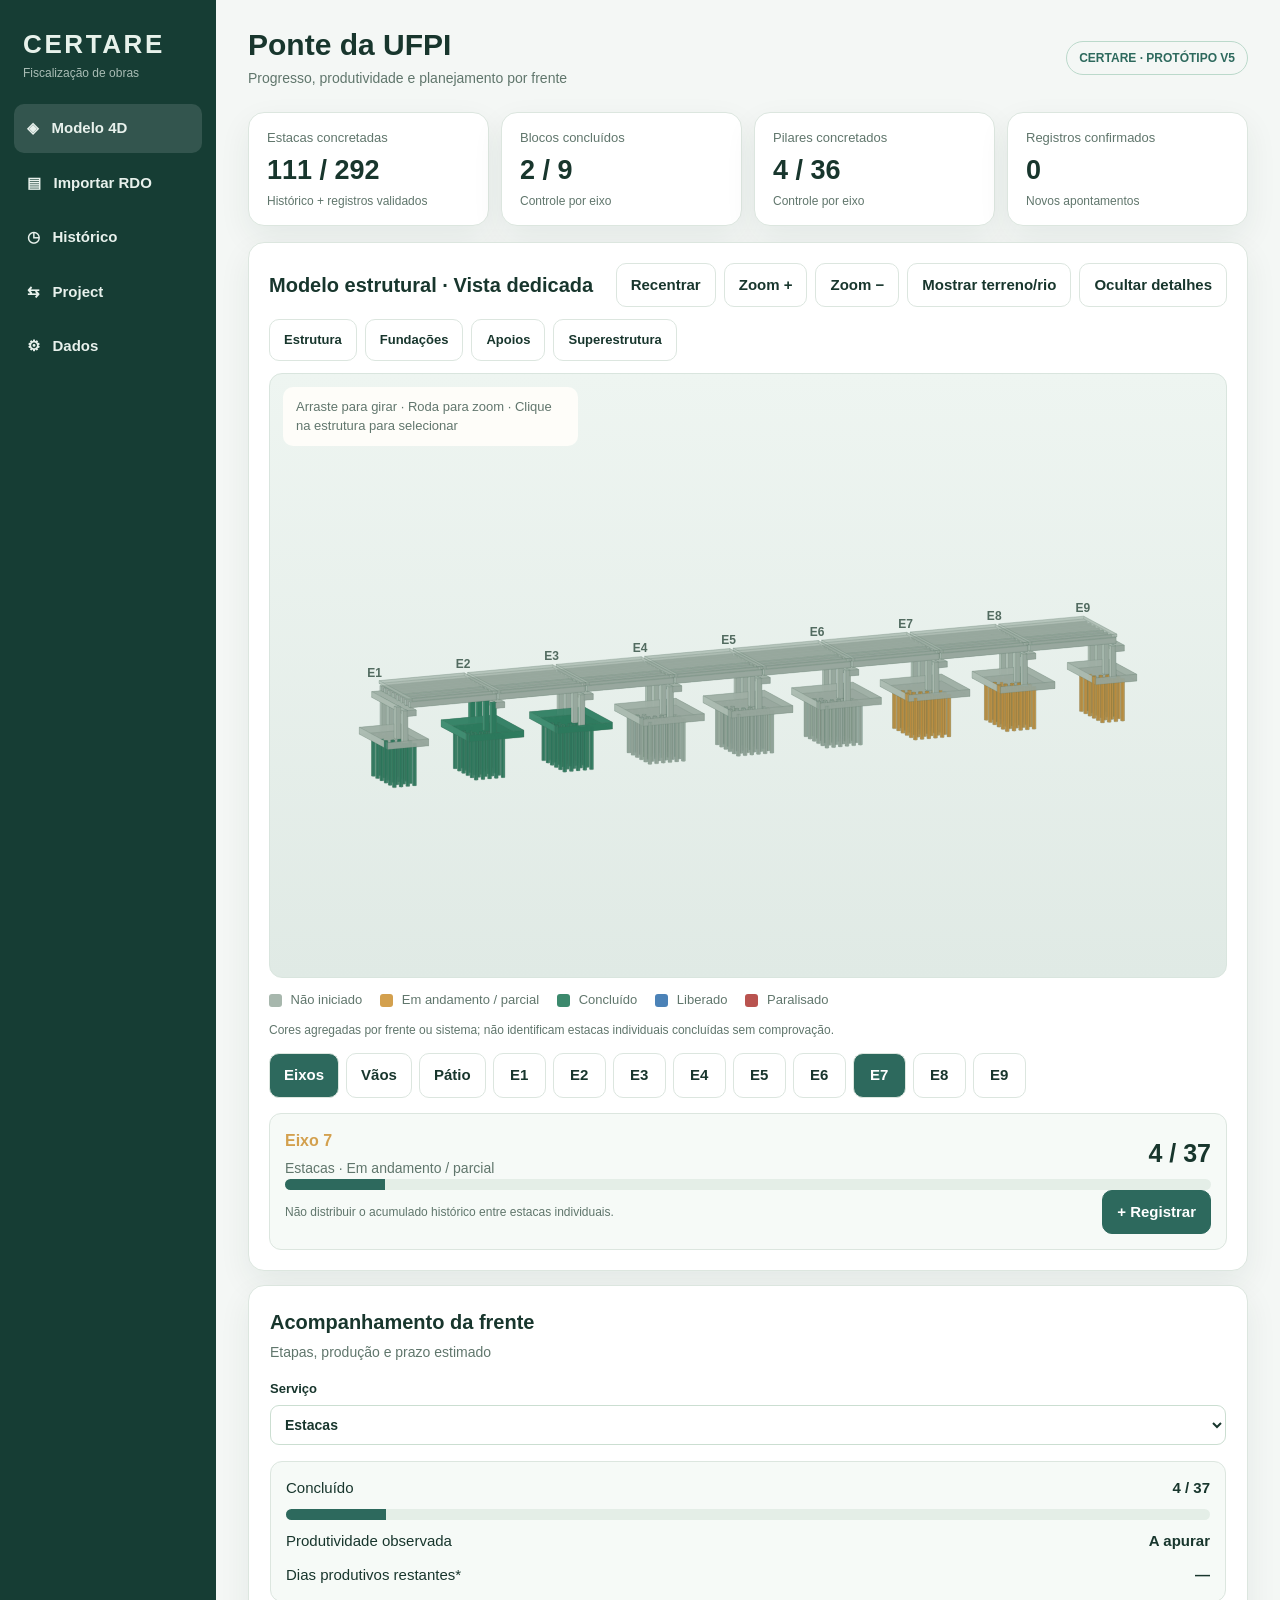
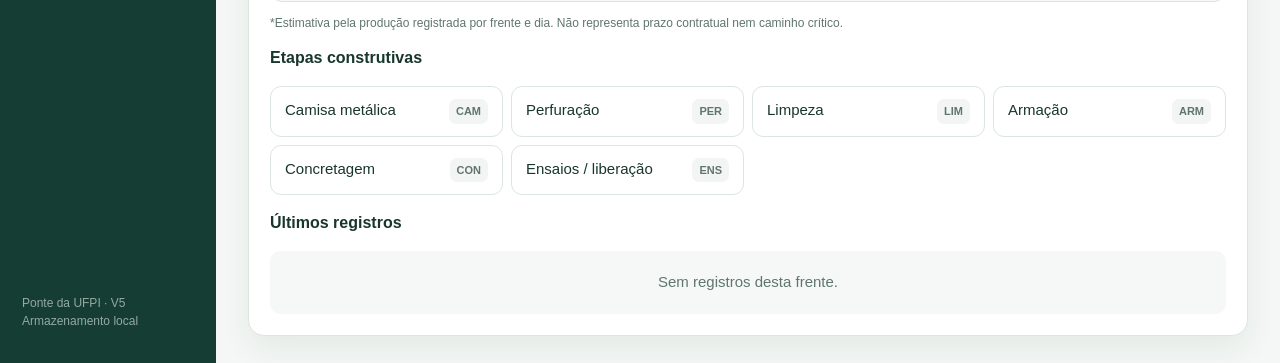
==== commit 76ef33c1: "Add files via upload" ====
--- a/index.html
+++ b/index.html
@@ -18,7 +18,7 @@
 @media(max-width:700px){#page-modelo .viewport canvas{height:58vh;min-height:360px}#page-modelo .model-primary{padding:12px}#page-modelo .row{flex-wrap:wrap}}
 </style></head><body><div class="app"><aside><div class="brand">CERTARE<small>Fiscalização de obras</small></div><nav id="nav"><button data-page="modelo" class="on">◈ &nbsp; Modelo 4D</button><button data-page="rdo">▤ &nbsp; Importar RDO</button><button data-page="diario">◷ &nbsp; Histórico</button><button data-page="project">⇆ &nbsp; Project</button><button data-page="dados">⚙ &nbsp; Dados</button></nav><footer>Ponte da UFPI · V5<br>Armazenamento local</footer></aside><main><div class="top"><div><h1>Ponte da UFPI</h1><p class="sub">Progresso, produtividade e planejamento por frente</p></div><span class="pill">CERTARE · PROTÓTIPO V5</span></div>
 <div class="kpis"><div class="kpi"><div class="label">Estacas concretadas</div><div class="num" id="k-est">111 / 292</div><div class="mini">Histórico + registros validados</div></div><div class="kpi"><div class="label">Blocos concluídos</div><div class="num" id="k-bloco">2 / 9</div><div class="mini">Controle por eixo</div></div><div class="kpi"><div class="label">Pilares concretados</div><div class="num" id="k-pilar">4 / 36</div><div class="mini">Controle por eixo</div></div><div class="kpi"><div class="label">Registros confirmados</div><div class="num" id="k-reg">0</div><div class="mini">Novos apontamentos</div></div></div>
-<section id="page-modelo" class="view on"><div class="work model-work"><div class="panel model-primary"><div class="row"><h2>Modelo estrutural · Vista dedicada</h2><div class="tabs"><button class="btn" id="resetCamera" title="Voltar para a vista inicial">Recentrar</button><button class="btn" id="zoomIn" title="Aproximar">Zoom +</button><button class="btn" id="zoomOut" title="Afastar">Zoom −</button><button class="btn" id="toggleInspector" title="Mostrar ou ocultar painel de detalhes">Ocultar detalhes</button></div></div><div class="toolbar" id="layers"><button class="btn on" data-layer="todos">Estrutura</button><button class="btn" data-layer="fundacoes">Fundações</button><button class="btn" data-layer="meso">Apoios</button><button class="btn" data-layer="super">Superestrutura</button></div><div class="viewport"><canvas id="bridge" aria-label="Representação tridimensional aproximada de uma ponte com nove eixos, oito vãos, estacas, blocos, pilares, travessas e vigas"></canvas><div class="floating">Arraste para girar · Roda para zoom · Clique na estrutura para selecionar</div></div><div class="legend"><span><i style="background:#a7b7ad"></i> Não iniciado</span><span><i style="background:#d3a04e"></i> Em andamento / parcial</span><span><i style="background:#3c896d"></i> Concluído</span><span><i style="background:#4b82b7"></i> Liberado</span><span><i style="background:#b9534f"></i> Paralisado</span></div><p class="mini">Cores agregadas por frente ou sistema; não identificam estacas individuais concluídas sem comprovação.</p><div class="pills" id="axisButtons"></div><div class="context"><div class="row"><div><h3 id="selTitle">Eixo 7</h3><p class="sub" id="selDesc">Fundações</p></div><div class="metric" id="selMetric">4 / 37</div></div><div class="progress"><i id="selBar" style="width:11%"></i></div><div class="row"><p class="mini" id="selNotes">—</p><button class="btn primary" id="quickLog">+ Registrar</button></div></div></div><div class="panel model-inspector" id="modelInspector"><h2>Acompanhamento da frente</h2><p class="sub">Etapas, produção e prazo estimado</p><div class="section"><label class="field">Serviço<select id="serviceSelect"></select></label></div><div class="section" id="serviceDetail"></div><div class="section"><h3>Últimos registros</h3><div class="list section" id="recentList"><div class="empty">Nenhum lançamento.</div></div></div></div></div></section>
+<section id="page-modelo" class="view on"><div class="work model-work"><div class="panel model-primary"><div class="row"><h2>Modelo estrutural · Vista dedicada</h2><div class="tabs"><button class="btn" id="resetCamera" title="Voltar para a vista inicial">Recentrar</button><button class="btn" id="zoomIn" title="Aproximar">Zoom +</button><button class="btn" id="zoomOut" title="Afastar">Zoom −</button><button class="btn" id="toggleGround" title="Mostrar ou ocultar o terreno e o rio">Mostrar terreno/rio</button><button class="btn" id="toggleInspector" title="Mostrar ou ocultar painel de detalhes">Ocultar detalhes</button></div></div><div class="toolbar" id="layers"><button class="btn on" data-layer="todos">Estrutura</button><button class="btn" data-layer="fundacoes">Fundações</button><button class="btn" data-layer="meso">Apoios</button><button class="btn" data-layer="super">Superestrutura</button></div><div class="viewport"><canvas id="bridge" aria-label="Representação tridimensional aproximada de uma ponte com nove eixos, oito vãos, estacas, blocos, pilares, travessas e vigas"></canvas><div class="floating">Arraste para girar · Roda para zoom · Clique na estrutura para selecionar</div></div><div class="legend"><span><i style="background:#a7b7ad"></i> Não iniciado</span><span><i style="background:#d3a04e"></i> Em andamento / parcial</span><span><i style="background:#3c896d"></i> Concluído</span><span><i style="background:#4b82b7"></i> Liberado</span><span><i style="background:#b9534f"></i> Paralisado</span></div><p class="mini">Cores agregadas por frente ou sistema; não identificam estacas individuais concluídas sem comprovação.</p><div class="pills" id="axisButtons"></div><div class="context"><div class="row"><div><h3 id="selTitle">Eixo 7</h3><p class="sub" id="selDesc">Fundações</p></div><div class="metric" id="selMetric">4 / 37</div></div><div class="progress"><i id="selBar" style="width:11%"></i></div><div class="row"><p class="mini" id="selNotes">—</p><button class="btn primary" id="quickLog">+ Registrar</button></div></div></div><div class="panel model-inspector" id="modelInspector"><h2>Acompanhamento da frente</h2><p class="sub">Etapas, produção e prazo estimado</p><div class="section"><label class="field">Serviço<select id="serviceSelect"></select></label></div><div class="section" id="serviceDetail"></div><div class="section"><h3>Últimos registros</h3><div class="list section" id="recentList"><div class="empty">Nenhum lançamento.</div></div></div></div></div></section>
 <section id="page-rdo" class="view"><div class="panel"><h2>Importar RDO</h2><p class="sub">Reaproveite o preenchimento do relatório diário. Nenhuma alteração é aplicada sem sua conferência.</p><div class="filedrop section"><p><b>Selecione RDO em XLSX, XLS ou CSV</b></p><input id="rdoFile" type="file" accept=".xlsx,.xls,.csv,.txt"><p class="mini">CSV funciona sem internet. Para Excel, o leitor XLSX é carregado quando houver conexão. RDOs com células mescladas ou fotografias exigem revisão.</p></div><div id="importStep" class="hidden section"><div class="row"><h3 id="rdoLabel">Pré-visualização</h3><span class="badge" id="rowCount"></span></div><div class="formgrid section"><label class="field">Aba<select id="sheetPick"></select></label><label class="field">Linha de cabeçalho<select id="headerPick"></select></label></div><p class="mini section">Mapeie os campos que existem no seu RDO. Campos não presentes podem ficar em branco.</p><div class="formgrid section" id="mapping"></div><div class="section"><button class="btn primary" id="parseRdo">Identificar apontamentos</button></div><div class="section tablewrap" id="rawPreview"></div></div><div id="candidatesBlock" class="hidden section"><div class="row"><h3>Conferência antes de registrar</h3><span class="badge" id="candidateCount">0</span></div><p class="mini">A descrição textual não vira quantidade automaticamente. Revise cada linha; somente as selecionadas serão incorporadas.</p><div class="tablewrap section"><table><thead><tr><th>Usar</th><th>Data</th><th>Frente</th><th>Serviço</th><th>Qtde</th><th>Situação</th><th>Origem / observação</th></tr></thead><tbody id="candidateRows"></tbody></table></div><div class="footerbar"><button class="btn" id="clearCandidates">Cancelar</button><button class="btn primary" id="approveCandidates">Confirmar selecionados</button></div><p id="rdoFeedback" class="mini"></p></div><div class="callout section">Para integrar o RDO original com fotografias, validações e células mescladas, precisaremos mapear uma versão real do arquivo. Este importador já funciona com dados tabulares; não modifica seu RDO.</div></div></section>
 <section id="page-diario" class="view"><div class="panel"><div class="row"><h2>Histórico de execução</h2><button class="btn" id="exportDiary">Exportar CSV</button></div><p class="sub">Somente registros validados entram no avanço. Quantidades históricas do relatório mensal ficam separadas.</p><div class="filterbar section"><label class="field">Buscar<input id="search" placeholder="Eixo, RDO ou observação"></label><label class="field">Status<select id="statusFilter"><option value="">Todos</option><option value="produziu">Produção</option><option value="andamento">Em andamento</option><option value="parado">Paralisação</option><option value="nao_programado">Não programado</option></select></label></div><div class="list section" id="history"></div></div></section>
 <section id="page-project" class="view"><div class="panel"><h2>Integração com Microsoft Project</h2><p class="sub">Exportação segura para revisão, sem alterar o cronograma-base nem a linha de base.</p><div class="warning section"><b>Não grava diretamente no .mpp.</b> Exportamos atividades e apontamentos em CSV com códigos estáveis. A associação aos IDs das tarefas do Project precisa ser validada antes da sincronização automática.</div><div class="toolbar"><button class="btn primary" id="exportProject">Exportar apontamentos para revisão</button><button class="btn" id="exportCatalog">Catálogo de atividades</button></div><div id="projectPreview" class="section"></div></div></section>
@@ -60,11 +60,14 @@
  return 'nao_iniciado';
 }
 function colorFor(s,sel){return STATUS_COLORS[stateFor(s,sel)]}
+let showGround=false;
 function buildScene(){
  let objects=[],axesX=Array.from({length:9},(_,i)=>(i-4)*geo.span);
  let drawFoundation=layer==='todos'||layer==='fundacoes',drawMeso=layer==='todos'||layer==='meso',drawSuper=layer==='todos'||layer==='super';
- addMesh(objects,...boxGeom(0,-26,0,730,2,156),'#dce5dc',null,.45);
- addMesh(objects,...boxGeom(0,-24,0,710,1,110),'#a2c8ca',null,.38);
+ if(showGround){
+   addMesh(objects,...boxGeom(0,-26,0,730,2,156),'#dce5dc',null,.17);
+   addMesh(objects,...boxGeom(0,-24,0,710,1,110),'#a2c8ca',null,.14);
+ }
  axesX.forEach((x,i)=>{
    let n=i+1,sel={kind:'eixo',index:n},t=AX[i],rows=Math.ceil(t/6);
    if(drawFoundation){
@@ -90,11 +93,12 @@
 }
 function hexToRGB(h){return [1,3,5].map(i=>parseInt(h.slice(i,i+2),16))}function tint(col,k){let rgb=hexToRGB(col),delta=[6,-7,-16,0][k%4];return `rgb(${rgb.map(a=>Math.max(0,Math.min(255,a+delta))).join(',')})`}
 function pointInPoly(p,poly){let inside=false;for(let i=0,j=poly.length-1;i<poly.length;j=i++){let a=poly[i],b=poly[j];if(((a[1]>p[1])!==(b[1]>p[1]))&&(p[0]<(b[0]-a[0])*(p[1]-a[1])/(b[1]-a[1])+a[0]))inside=!inside}return inside}
-function paint(){let W=cv.clientWidth,H=cv.clientHeight;if(!W||!H)return;let ratio=Math.min(2,window.devicePixelRatio||1);if(cv.width!==Math.round(W*ratio)||cv.height!==Math.round(H*ratio)){cv.width=W*ratio;cv.height=H*ratio}ctx.setTransform(ratio,0,0,ratio,0,0);ctx.clearRect(0,0,W,H);let s=Math.min(W/720,H/420);let oldScale=scale;scale=s*1.05*zoomFactor;let scenes=buildScene().map(p=>({...p,pts:p.poly.map(a=>projection(a,W,H)),depth:p.poly.reduce((acc,a)=>acc+(a[0]*Math.sin(yaw)+a[2]*Math.cos(yaw)),0)/p.poly.length}));scenes.sort((a,b)=>a.depth-b.depth);hit=[];for(const o of scenes){ctx.beginPath();o.pts.forEach((p,i)=>i?ctx.lineTo(p[0],p[1]):ctx.moveTo(p[0],p[1]));ctx.closePath();ctx.fillStyle=tint(o.color,o.shade);ctx.globalAlpha=o.opacity;ctx.fill();ctx.globalAlpha=1;ctx.strokeStyle='#46645621';ctx.stroke();if(o.meta)hit.push(o)}let ax=Array.from({length:9},(_,i)=>(i-4)*geo.span);ctx.fillStyle='#526b60';ctx.font='bold 12px Segoe UI,Arial';for(let i=0;i<9;i++){let [x,y]=projection([ax[i],40,-40],W,H);ctx.fillText('E'+(i+1),x-8,y)}scale=oldScale}
+function paint(){let W=cv.clientWidth,H=cv.clientHeight;if(!W||!H)return;let ratio=Math.min(2,window.devicePixelRatio||1);if(cv.width!==Math.round(W*ratio)||cv.height!==Math.round(H*ratio)){cv.width=W*ratio;cv.height=H*ratio}ctx.setTransform(ratio,0,0,ratio,0,0);ctx.clearRect(0,0,W,H);let s=Math.min(W/720,H/420);let oldScale=scale;scale=s*1.05*zoomFactor;let scenes=buildScene().map(p=>({...p,pts:p.poly.map(a=>projection(a,W,H)),depth:p.poly.reduce((acc,a)=>acc+(a[0]*Math.sin(yaw)+a[2]*Math.cos(yaw)),0)/p.poly.length}));scenes.sort((a,b)=>((!a.meta?0:1)-(!b.meta?0:1)) || a.depth-b.depth);hit=[];for(const o of scenes){ctx.beginPath();o.pts.forEach((p,i)=>i?ctx.lineTo(p[0],p[1]):ctx.moveTo(p[0],p[1]));ctx.closePath();ctx.fillStyle=tint(o.color,o.shade);ctx.globalAlpha=o.opacity;ctx.fill();ctx.globalAlpha=1;ctx.strokeStyle='#46645621';ctx.stroke();if(o.meta)hit.push(o)}let ax=Array.from({length:9},(_,i)=>(i-4)*geo.span);ctx.fillStyle='#526b60';ctx.font='bold 12px Segoe UI,Arial';for(let i=0;i<9;i++){let [x,y]=projection([ax[i],40,-40],W,H);ctx.fillText('E'+(i+1),x-8,y)}scale=oldScale}
 let zoomFactor=1;function screenEvent(ev){let r=cv.getBoundingClientRect();return [ev.clientX-r.left,ev.clientY-r.top]}
 cv.addEventListener('pointerdown',ev=>{drag={x:ev.clientX,y:ev.clientY,sx:ev.clientX,sy:ev.clientY};cv.setPointerCapture(ev.pointerId)});
 cv.addEventListener('pointermove',ev=>{if(!drag)return;let dx=ev.clientX-drag.x,dy=ev.clientY-drag.y;yaw+=dx*.005;tilt=Math.max(.1,Math.min(.9,tilt+dy*.003));drag.x=ev.clientX;drag.y=ev.clientY;paint()});cv.addEventListener('pointercancel',()=>{drag=null});cv.addEventListener('pointerup',ev=>{if(!drag)return;let d=Math.hypot(ev.clientX-drag.sx,ev.clientY-drag.sy);drag=null;if(d>6)return;let p=screenEvent(ev);for(let i=hit.length-1;i>=0;i--){if(pointInPoly(p,hit[i].pts)){selected=hit[i].meta;service=selected.kind==='eixo'?'estacas':'longarina';renderModel();return}}});cv.addEventListener('wheel',ev=>{ev.preventDefault();zoomFactor=Math.min(2.4,Math.max(.4,zoomFactor*(ev.deltaY>0?.91:1.09)));paint()},{passive:false});$('zoomIn').onclick=()=>{zoomFactor=Math.min(2.4,zoomFactor*1.15);paint()};$('zoomOut').onclick=()=>{zoomFactor=Math.max(.4,zoomFactor/1.15);paint()};$('resetCamera').onclick=()=>{yaw=-.39;tilt=.39;zoomFactor=1;paint()};$('toggleInspector').onclick=()=>{let e=$('modelInspector'),collapsed=e.classList.toggle('is-collapsed');$('toggleInspector').textContent=collapsed?'Mostrar detalhes':'Ocultar detalhes';requestAnimationFrame(paint)};window.addEventListener('resize',paint);
 function renderModel(){updateStats();paint();document.querySelectorAll('#layers .btn').forEach(b=>b.classList.toggle('on',b.dataset.layer===layer));let arr=selected.kind==='eixo'?Array.from({length:9},(_,i)=>i+1):selected.kind==='vao'?Array.from({length:8},(_,i)=>i+1):[];$('axisButtons').innerHTML=`<button class="btn ${selected.kind==='eixo'?'on':''}" data-mode="eixo">Eixos</button><button class="btn ${selected.kind==='vao'?'on':''}" data-mode="vao">Vãos</button><button class="btn ${selected.kind==='fabrica'?'on':''}" data-mode="fabrica">Pátio</button>`+arr.map(i=>`<button class="btn ${selected.index===i?'on':''}" data-num="${i}">${selected.kind==='eixo'?'E':'V'}${i}</button>`).join('');$('axisButtons').querySelectorAll('[data-mode]').forEach(b=>b.onclick=()=>{selected={kind:b.dataset.mode,index:1};service=servicesFor()[0];renderModel()});$('axisButtons').querySelectorAll('[data-num]').forEach(b=>b.onclick=()=>{selected.index=+b.dataset.num;renderModel()});let opts=servicesFor();if(!opts.includes(service))service=opts[0];$('serviceSelect').innerHTML=opts.map(s=>`<option value="${s}" ${service===s?'selected':''}>${SERVICES[s].label}</option>`).join('');let tot=totalFor(service),done=count(service),pct=tot?Math.max(0,Math.min(100,done/tot*100)):0;$('selTitle').textContent=textTarget();$('selTitle').style.color=colorFor(service,selected);$('selDesc').textContent=SERVICES[service].label+' · '+({'nao_iniciado':'Não iniciado','andamento':'Em andamento / parcial','concluido':'Concluído','liberado':'Liberado','parado':'Paralisado'}[stateFor(service,selected)]||'Situação a apurar');$('selMetric').textContent=`${done} / ${tot}`;$('selBar').style.width=pct+'%';$('selNotes').textContent=selected.kind==='eixo'&&selected.index>=8&&service==='estacas'?'Referência histórica aproximada; validar por estaca.':'Não distribuir o acumulado histórico entre estacas individuais.';let latest=records.filter(r=>r.target===target()).slice(-4).reverse();$('recentList').innerHTML=latest.length?latest.map(r=>`<div class="item"><b>${safe(r.date)} · ${safe(r.status)}</b><p>${safe(SERVICES[r.service]?.label)} · ${safe(r.phase)} · ${safe(r.qty)} un.</p></div>`).join(''):'<div class="empty">Sem registros desta frente.</div>';const p=familyProductivity(service),rem=Math.max(0,tot-done);$('serviceDetail').innerHTML=`<div class="context"><div class="row"><span>Concluído</span><b>${done} / ${tot}</b></div><div class="progress" style="margin:10px 0"><i style="width:${pct}%"></i></div><div class="row"><span>Produtividade observada</span><b>${p? p.toLocaleString('pt-BR',{maximumFractionDigits:2})+' un./dia':'A apurar'}</b></div><div class="row" style="margin-top:11px"><span>Dias produtivos restantes*</span><b>${p?Math.ceil(rem/p):'—'}</b></div></div><p class="mini">*Estimativa pela produção registrada por frente e dia. Não representa prazo contratual nem caminho crítico.</p><h3 style="margin-top:14px">Etapas construtivas</h3><div class="list section">${SERVICES[service].phases.map(([id,name])=>`<div class="row item"><span>${safe(name)}</span><span class="badge">${safe(id)}</span></div>`).join('')}</div>`}
+$('toggleGround').onclick=()=>{showGround=!showGround;$('toggleGround').textContent=showGround?'Ocultar terreno/rio':'Mostrar terreno/rio';renderModel()};
 $('layers').onclick=ev=>{let b=ev.target.closest('[data-layer]');if(b){layer=b.dataset.layer;renderModel()}};$('serviceSelect').onchange=ev=>{service=ev.target.value;renderModel()};$('quickLog').onclick=()=>openForm();
 function fillPhases(){let s=$('fService').value;$('fPhase').innerHTML=SERVICES[s].phases.map(([id,name])=>`<option value="${id}" ${id===SERVICES[s].final?'selected':''}>${safe(name)}</option>`).join('')}
 function openForm(){let opts=servicesFor();$('fService').innerHTML=opts.map(s=>`<option value="${s}" ${service===s?'selected':''}>${SERVICES[s].label}</option>`).join('');fillPhases();$('logContext').textContent=textTarget();$('fDate').value=today();$('fQty').value='1';$('fStatus').value='produziu';$('fRdo').value='';$('fResource').value='';$('fElement').value='';$('fNotes').value='';$('formError').textContent='';toggleStatus();$('recordModal').classList.add('on');$('recordModal').setAttribute('aria-hidden','false')}
@@ -130,4 +134,4 @@
 function renderCandidates(){ $('candidatesBlock').classList.remove('hidden');$('candidateCount').textContent=candidateRows.length+' candidatos';$('candidateRows').innerHTML=candidateRows.slice(0,400).map((r,i)=>`<tr><td><input type="checkbox" data-i="${i}" ${r.select?'checked':''} ${r.valid?'':'disabled'}></td><td>${safe(r.date||'Não identificada')}</td><td>${r.axis?'Eixo '+r.axis:'Não identificada'}</td><td>${safe(r.service||'—')}${r.phase?' / '+safe(r.phase):''}</td><td>${safe(r.qty)}</td><td>${safe(r.status)}</td><td><span class="source">Linha ${r.row}</span> ${safe(r.note).slice(0,120)}</td></tr>`).join('');$('rdoFeedback').textContent=`${candidateRows.filter(r=>r.valid).length} linha(s) com informações suficientes. Registros incompletos não são aprovados automaticamente.`}
 $('candidateRows').onchange=ev=>{let i=Number(ev.target.dataset.i);if(candidateRows[i])candidateRows[i].select=ev.target.checked};$('clearCandidates').onclick=()=>{$('candidatesBlock').classList.add('hidden');candidateRows=[]};$('approveCandidates').onclick=()=>{let added=0,skipped=0,dups=0;let copy=records.slice();for(const r of candidateRows){if(!r.select||!r.valid)continue;let target='E'+pad(r.axis);let checksum=[r.rdo,r.date,target,r.service,r.phase,r.qty].join('|');if(copy.some(x=>x.importKey===checksum)){dups++;continue}let curr=(r.service==='estacas'?HIST[r.axis-1]:r.service==='bloco'&&[2,3].includes(r.axis)?1:r.service==='pilar'&&r.axis===2?4:0)+copy.filter(x=>x.target===target&&x.status==='produziu'&&x.service===r.service&&x.phase===SERVICES[r.service].final).reduce((a,x)=>a+Number(x.qty),0);let tot=r.service==='estacas'?AX[r.axis-1]:r.service==='pilar'?4:1;if(r.status==='produziu'&&r.phase===SERVICES[r.service].final&&curr+Number(r.qty)>tot){skipped++;continue}copy.push({id:String(Date.now())+'-'+Math.random().toString(36).slice(2),date:r.date,target,service:r.service,phase:r.phase,status:r.status,qty:r.qty||0,reason:r.reason,rdo:r.rdo,resource:r.resource,element:r.element,note:r.note,origin:'RDO importado',validated:true,importKey:checksum});added++}records=copy;save();updateStats();$('rdoFeedback').textContent=`Importados: ${added}; duplicados: ${dups}; incompatíveis com os saldos: ${skipped}. Confira no Histórico.`;renderCandidates()};
 $('nav').onclick=ev=>{let b=ev.target.closest('[data-page]');if(b)view(b.dataset.page)};renderModel();
-</script></body></html>
+</script></body></html>
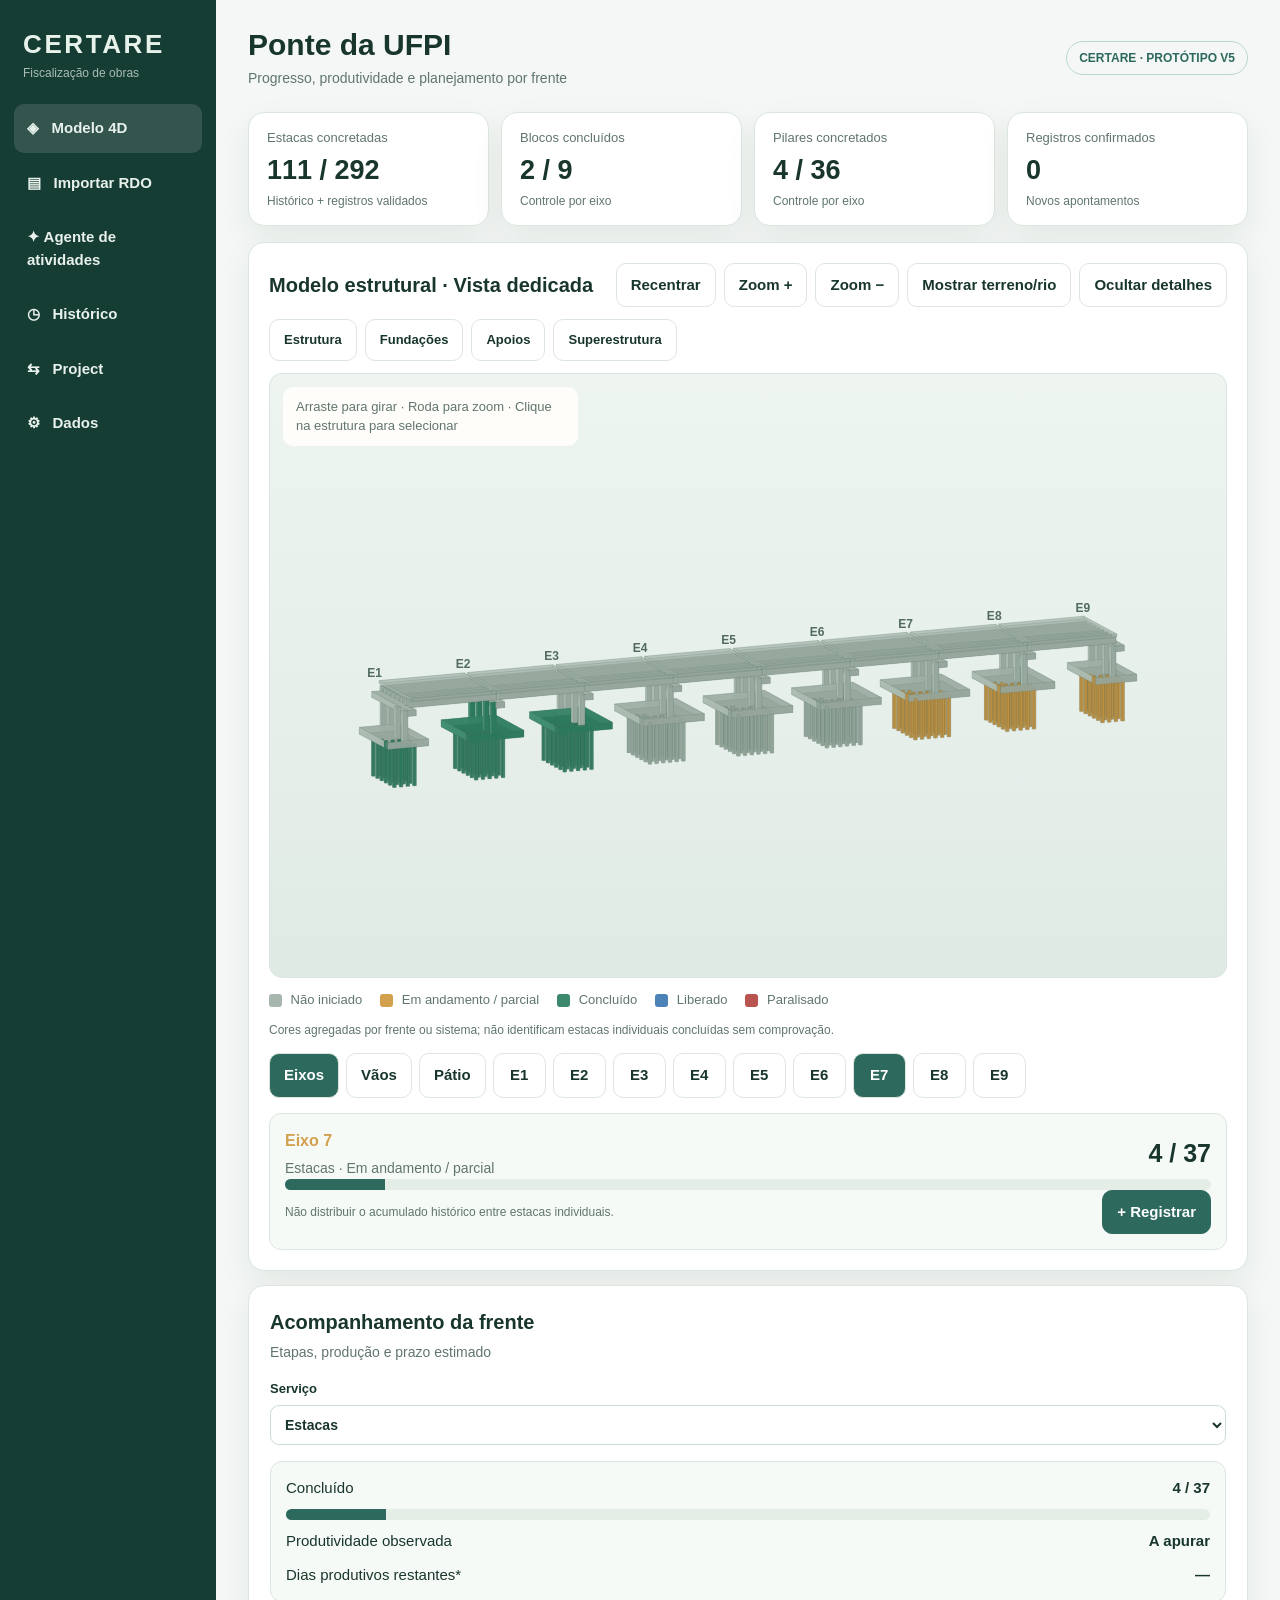
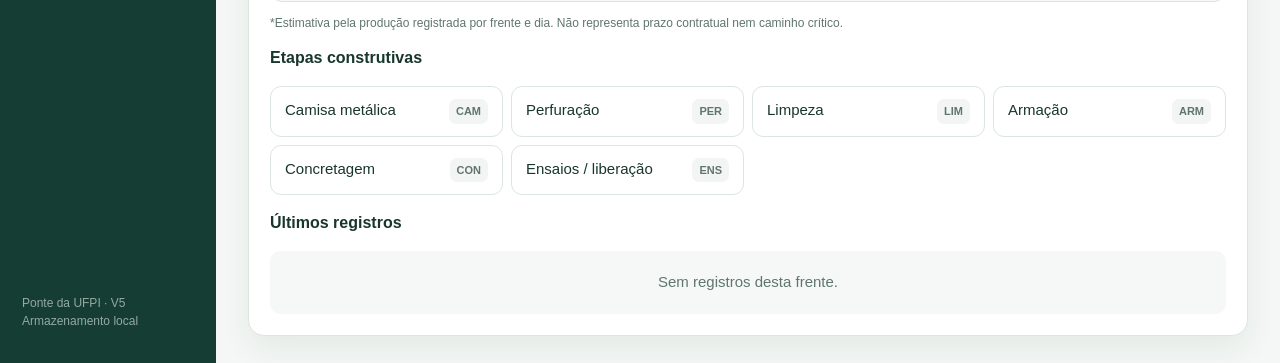
==== commit d9e62f08: "feat: adicionar revisão de atividades extraídas de conversas" ====
--- a/index.html
+++ b/index.html
@@ -134,4 +134,83 @@
 function renderCandidates(){ $('candidatesBlock').classList.remove('hidden');$('candidateCount').textContent=candidateRows.length+' candidatos';$('candidateRows').innerHTML=candidateRows.slice(0,400).map((r,i)=>`<tr><td><input type="checkbox" data-i="${i}" ${r.select?'checked':''} ${r.valid?'':'disabled'}></td><td>${safe(r.date||'Não identificada')}</td><td>${r.axis?'Eixo '+r.axis:'Não identificada'}</td><td>${safe(r.service||'—')}${r.phase?' / '+safe(r.phase):''}</td><td>${safe(r.qty)}</td><td>${safe(r.status)}</td><td><span class="source">Linha ${r.row}</span> ${safe(r.note).slice(0,120)}</td></tr>`).join('');$('rdoFeedback').textContent=`${candidateRows.filter(r=>r.valid).length} linha(s) com informações suficientes. Registros incompletos não são aprovados automaticamente.`}
 $('candidateRows').onchange=ev=>{let i=Number(ev.target.dataset.i);if(candidateRows[i])candidateRows[i].select=ev.target.checked};$('clearCandidates').onclick=()=>{$('candidatesBlock').classList.add('hidden');candidateRows=[]};$('approveCandidates').onclick=()=>{let added=0,skipped=0,dups=0;let copy=records.slice();for(const r of candidateRows){if(!r.select||!r.valid)continue;let target='E'+pad(r.axis);let checksum=[r.rdo,r.date,target,r.service,r.phase,r.qty].join('|');if(copy.some(x=>x.importKey===checksum)){dups++;continue}let curr=(r.service==='estacas'?HIST[r.axis-1]:r.service==='bloco'&&[2,3].includes(r.axis)?1:r.service==='pilar'&&r.axis===2?4:0)+copy.filter(x=>x.target===target&&x.status==='produziu'&&x.service===r.service&&x.phase===SERVICES[r.service].final).reduce((a,x)=>a+Number(x.qty),0);let tot=r.service==='estacas'?AX[r.axis-1]:r.service==='pilar'?4:1;if(r.status==='produziu'&&r.phase===SERVICES[r.service].final&&curr+Number(r.qty)>tot){skipped++;continue}copy.push({id:String(Date.now())+'-'+Math.random().toString(36).slice(2),date:r.date,target,service:r.service,phase:r.phase,status:r.status,qty:r.qty||0,reason:r.reason,rdo:r.rdo,resource:r.resource,element:r.element,note:r.note,origin:'RDO importado',validated:true,importKey:checksum});added++}records=copy;save();updateStats();$('rdoFeedback').textContent=`Importados: ${added}; duplicados: ${dups}; incompatíveis com os saldos: ${skipped}. Confira no Histórico.`;renderCandidates()};
 $('nav').onclick=ev=>{let b=ev.target.closest('[data-page]');if(b)view(b.dataset.page)};renderModel();
-</script></body></html>+</script>
+<!-- CERTARE: interface de importação de apontamentos extraídos da conversa -->
+<script>
+(function(){
+'use strict';
+const nav=document.getElementById('nav');
+const newTab=document.createElement('button');
+newTab.dataset.page='agente';
+newTab.textContent='✦   Agente de atividades';
+nav.insertBefore(newTab,nav.querySelector('[data-page="diario"]'));
+const page=document.createElement('section');
+page.id='page-agente';page.className='view';
+page.innerHTML='<div class="panel"><h2>Agente de atividades · revisão humana</h2><p class="sub">Cole um JSON de lançamentos preparado a partir da conversa. Nenhum apontamento é gravado antes da aprovação. Não invente datas, códigos individuais ou quantidades.</p><div class="section"><label class="field">Lançamentos estruturados (JSON)<textarea id="agentJson" style="min-height:190px;font:13px/1.5 Consolas,monospace" placeholder=\'{"atividades":[{"date":"2026-11-10","target":"E07","service":"estacas","phase":"CON","status":"produziu","qty":2,"note":"Concretadas duas estacas; identificação não informada"}]}\'></textarea></label></div><div class="toolbar"><button class="btn primary" id="agentParse">Analisar lançamentos</button><button class="btn" id="agentPrompt">Copiar instruções para ChatGPT</button></div><p class="mini" id="agentFeedback" aria-live="polite"></p><div id="agentReview" class="hidden section"><h3>Conferência antes de registrar</h3><p class="mini">Revise os itens. Corrija o JSON de origem e analise novamente se houver campos incorretos.</p><div class="tablewrap"><table><thead><tr><th>Aprovar</th><th>Data</th><th>Frente</th><th>Serviço / etapa</th><th>Situação</th><th>Quantidade</th><th>Evidência / observação</th><th>Validação</th></tr></thead><tbody id="agentRows"></tbody></table></div><div class="footerbar"><button class="btn" id="agentCancel">Cancelar</button><button class="btn primary" id="agentConfirm">Registrar selecionados</button></div></div></div>';
+document.querySelector('main').appendChild(page);
+let proposals=[];
+const el=id=>document.getElementById(id);
+const escapeText=s=>String(s??'').replace(/[&<>"']/g,c=>({'&':'&amp;','<':'&lt;','>':'&gt;','"':'&quot;',"'":'&#39;'}[c]));
+const allowedStatus=new Set(['produziu','andamento','parado','nao_programado']);
+function validTarget(t){return /^(E0[1-9]|V0[1-8]|FAB)$/.test(t)}
+function targetSelection(t){return t==='FAB'?{kind:'fabrica',index:1}:t[0]==='E'?{kind:'eixo',index:Number(t.slice(1))}:{kind:'vao',index:Number(t.slice(1))}}
+function fingerprint(r){return [r.date,r.target,r.service,r.phase,r.status,r.qty,r.element.trim().toUpperCase(),r.rdo.trim(),r.note.trim()].join('|').toLowerCase()}
+function validate(r){
+ let reasons=[];
+ if(!/^\d{4}-\d{2}-\d{2}$/.test(r.date)||Number.isNaN(Date.parse(r.date+'T12:00:00Z')))reasons.push('Data inválida');
+ if(!validTarget(r.target))reasons.push('Frente inválida');
+ if(!SERVICES[r.service])reasons.push('Serviço desconhecido');
+ if(SERVICES[r.service]&&!SERVICES[r.service].phases.some(p=>p[0]===r.phase))reasons.push('Etapa incompatível');
+ if(!allowedStatus.has(r.status))reasons.push('Situação inválida');
+ if(validTarget(r.target)&&SERVICES[r.service]&&!((r.target.startsWith('E')?['estacas','bloco','pilar','travessa']:r.target.startsWith('V')?['longarina','tabuleiro']:['longarina','prelaje']).includes(r.service)))reasons.push('Serviço incompatível com a frente');
+ if(!Number.isInteger(r.qty)||r.qty<0||(r.status==='produziu'&&r.qty<1)||(r.status!=='produziu'&&r.qty!==0))reasons.push('Quantidade incompatível com situação');
+ if(!r.note&&!r.rdo)reasons.push('Falta evidência/descrição');
+ if(records.some(x=>(x.agentFingerprint&&x.agentFingerprint===fingerprint(r))||fingerprint(x)===fingerprint(r)))reasons.push('Possível duplicidade já registrada');
+ return reasons;
+}
+function normalize(x){
+ return {date:String(x.date||x.data||''),target:String(x.target||x.frente||'').toUpperCase(),service:String(x.service||x.servico||''),phase:String(x.phase||x.etapa||'').toUpperCase(),status:String(x.status||x.situacao||''),qty:Number(x.qty??x.quantidade??0),element:String(x.element||x.elemento||''),rdo:String(x.rdo||x.evidencia||''),resource:String(x.resource||x.recurso||''),reason:String(x.reason||x.motivo||''),note:String(x.note||x.observacao||''),sourceText:String(x.sourceText||x.trecho||'')};
+}
+function draw(){
+ el('agentRows').innerHTML=proposals.map((p,i)=>{let errors=validate(p.r);if(proposals.slice(0,i).some(q=>fingerprint(q.r)===fingerprint(p.r)))errors.push('Duplicidade dentro do lote');p.errors=errors;return '<tr><td><input type="checkbox" data-agent-row="'+i+'" '+(p.selected&&!errors.length?'checked':'')+(errors.length?' disabled':'')+'></td><td>'+escapeText(p.r.date)+'</td><td>'+escapeText(p.r.target)+'</td><td>'+escapeText(p.r.service)+' / '+escapeText(p.r.phase)+'</td><td>'+escapeText(p.r.status)+'</td><td>'+escapeText(p.r.qty)+'</td><td>'+escapeText(p.r.rdo+' '+p.r.note+' '+p.r.sourceText)+'</td><td>'+(errors.length?'<span class="err">'+escapeText(errors.join('; '))+'</span>':'<span class="success">Pronto para revisão</span>')+'</td></tr>'}).join('');
+ el('agentReview').classList.remove('hidden');
+ el('agentFeedback').textContent=proposals.length+' proposta(s); '+proposals.filter(p=>!p.errors.length).length+' candidata(s) válida(s).';
+}
+el('agentParse').onclick=()=>{
+ try{
+  const root=JSON.parse(el('agentJson').value);
+  const arr=Array.isArray(root)?root:root.atividades||root.records;
+  if(!Array.isArray(arr)||arr.length>500)throw Error('Informe um array de até 500 atividades em "atividades".');
+  proposals=arr.map(x=>({r:normalize(x),selected:true,errors:[]}));
+  draw();
+ }catch(e){proposals=[];el('agentReview').classList.add('hidden');el('agentFeedback').textContent='Não foi possível interpretar: '+e.message}
+};
+el('agentRows').onchange=e=>{if(e.target.matches('[data-agent-row]'))proposals[Number(e.target.dataset.agentRow)].selected=e.target.checked};
+el('agentCancel').onclick=()=>{proposals=[];el('agentReview').classList.add('hidden');el('agentFeedback').textContent='Lote cancelado.'};
+el('agentConfirm').onclick=()=>{
+ let added=0,rejected=0,working=records.slice();
+ for(const p of proposals){
+  if(!p.selected)continue;
+  const r=p.r,errors=validate(r);
+  if(working.some(x=>x.agentFingerprint===fingerprint(r)))errors.push('Duplicidade no lote');
+  const sel=validTarget(r.target)?targetSelection(r.target):null;
+  if(sel&&SERVICES[r.service]&&r.status==='produziu'&&r.phase===SERVICES[r.service].final){
+   const max=totalFor(r.service,sel);
+   const base=historicFor(r.service,sel);
+   const increment=working.filter(x=>x.target===r.target&&x.service===r.service&&x.phase===r.phase&&x.status==='produziu').reduce((n,x)=>n+Number(x.qty||0),0);
+   if(max<=0||base+increment+r.qty>max)errors.push('Excede o saldo físico disponível');
+  }
+  if(errors.length){rejected++;continue}
+  working.push({...r,id:(crypto.randomUUID?crypto.randomUUID():String(Date.now()+Math.random())),origin:'agente_conversa',validated:true,agentFingerprint:fingerprint(r),sourceText:r.sourceText});added++;
+ }
+ if(added){records=working;save();renderModel();renderHistory()}
+ el('agentFeedback').textContent='Registrados: '+added+'; rejeitados por validação: '+rejected+'. Dados mantidos neste navegador; exporte backup na aba Dados.';
+ proposals=[];el('agentReview').classList.add('hidden');
+};
+el('agentPrompt').onclick=async()=>{
+ const instruction='Converta o relato da obra da Ponte UFPI em JSON puro com a chave "atividades" (array). Cada item deve ter date (YYYY-MM-DD), target (E01–E09, V01–V08 ou FAB), service (estacas, bloco, pilar, travessa, longarina, tabuleiro, prelaje), phase (código da etapa do sistema), status (produziu, andamento, parado, nao_programado), qty (inteiro positivo em produziu; zero nos demais), element, rdo, resource, reason, note e sourceText (trecho literal que fundamenta o registro). Não inferir quantidades nem datas ausentes, não distribuir produção agregada entre elementos individuais, não duplicar dados históricos e não registrar avanço físico apenas por serviço iniciado. Se faltar dado essencial, não inventar: listar em "pendencias" fora de "atividades". Utilizar os códigos de fase: '+JSON.stringify(Object.fromEntries(Object.entries(SERVICES).map(([k,v])=>[k,v.phases])))+'. Responda somente JSON.';
+ try{await navigator.clipboard.writeText(instruction);el('agentFeedback').textContent='Instruções copiadas.'}catch{el('agentFeedback').textContent='Cópia indisponível no navegador.'}
+};
+})();
+</script>
+</body></html>
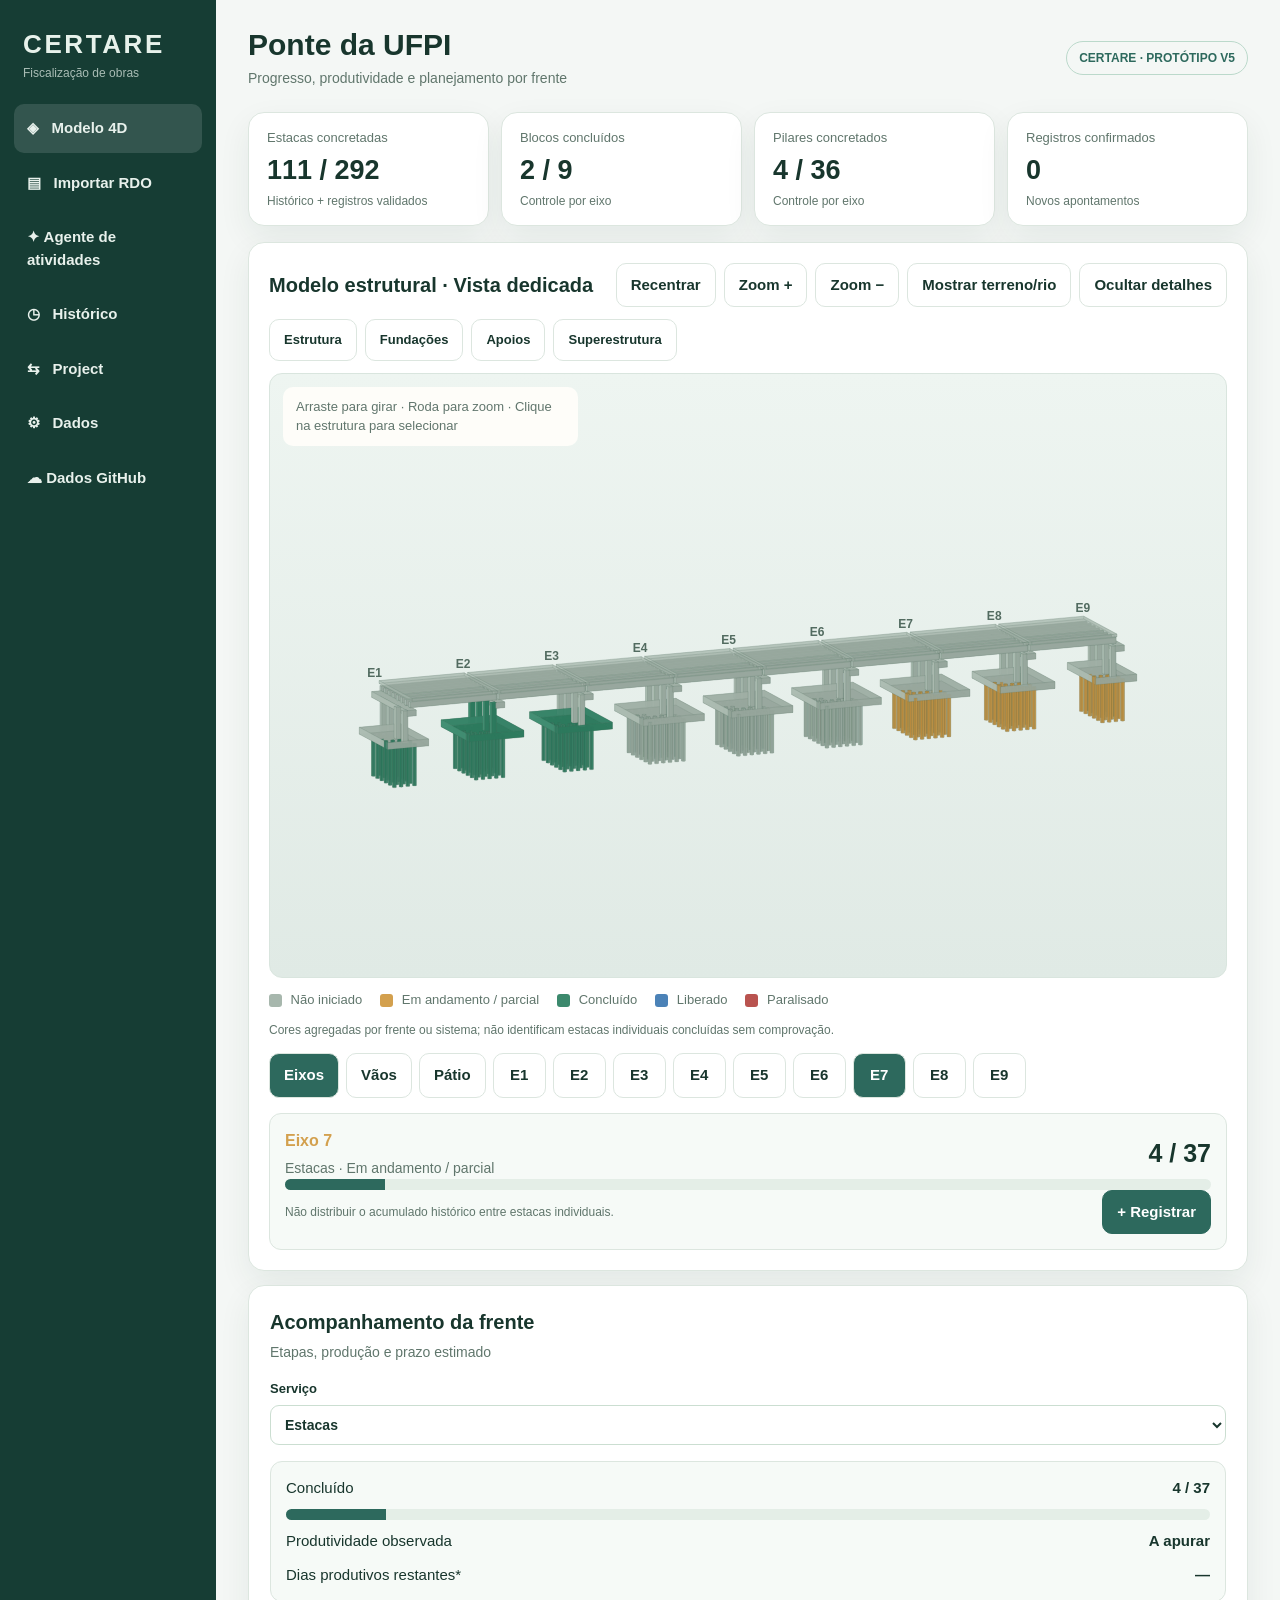
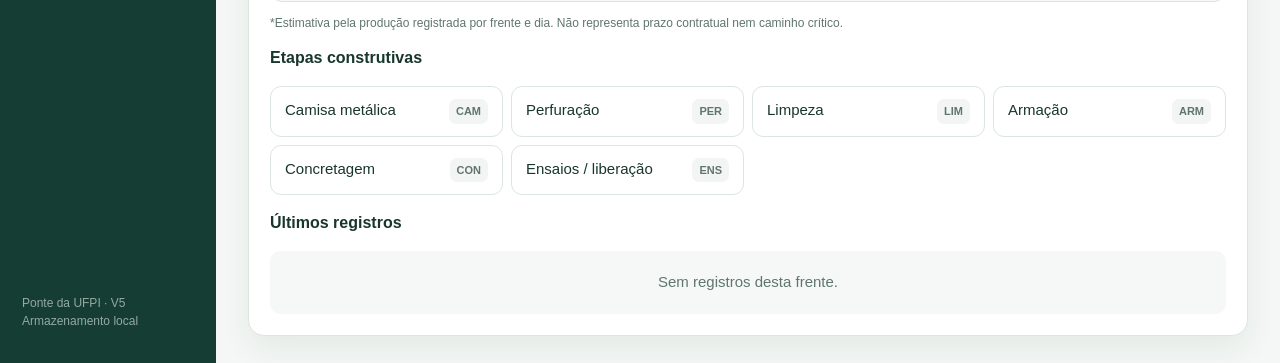
==== commit a7aa0154: "feat: integrar aba Dados GitHub ao site CERTARE 4D" ====
--- a/index.html
+++ b/index.html
@@ -213,4 +213,5 @@
 };
 })();
 </script>
+<script src="scripts/github-dados.js" defer></script>
 </body></html>
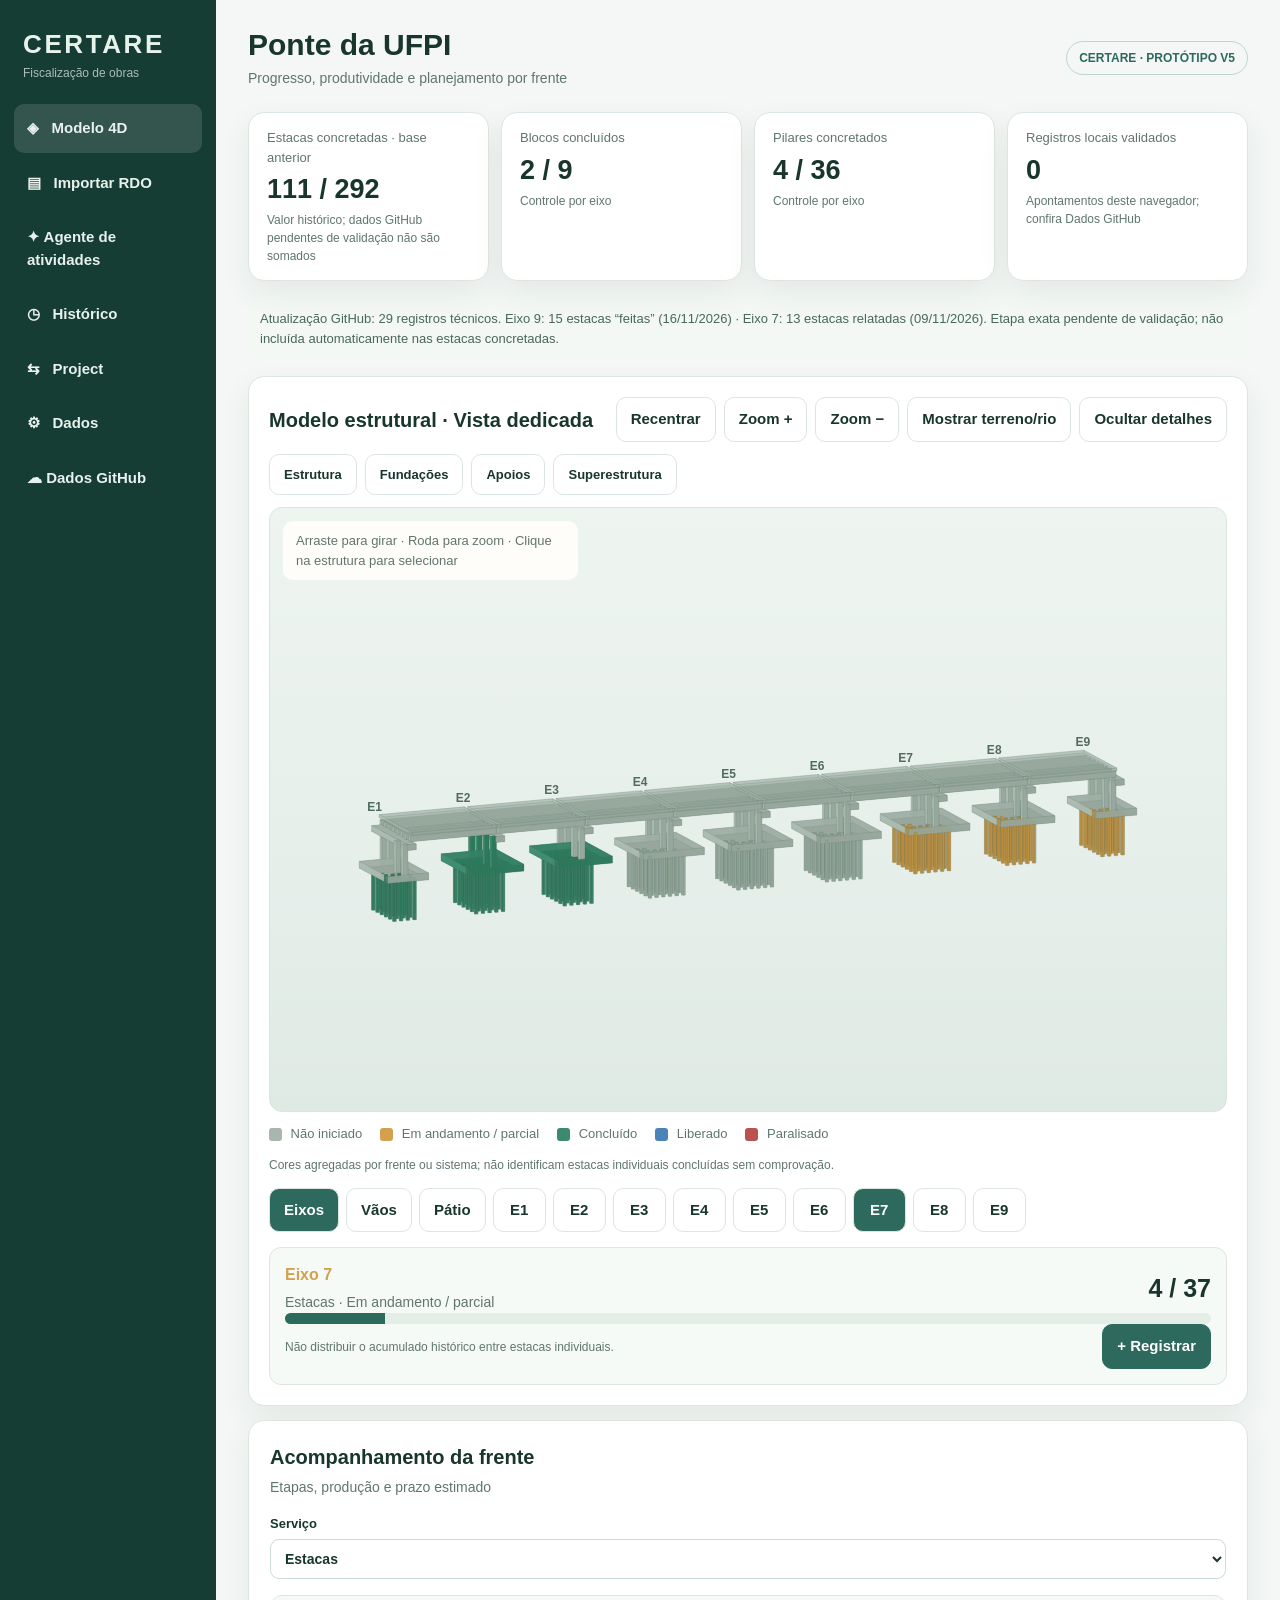
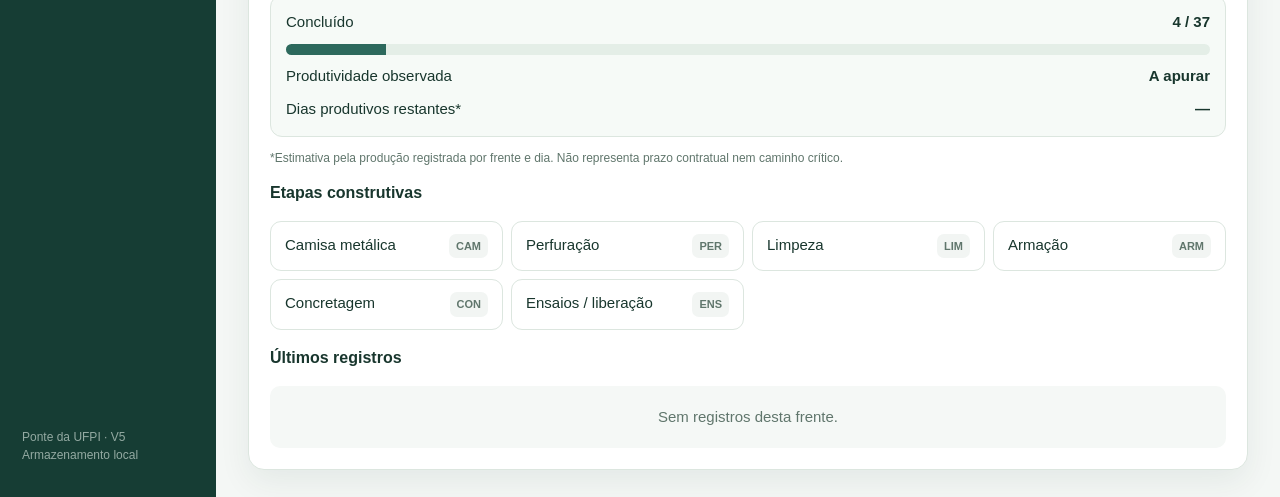
==== commit 29a6ee95: "ui: diferenciar KPIs locais históricos e registros centralizados" ====
--- a/index.html
+++ b/index.html
@@ -17,7 +17,7 @@
 #page-modelo .model-inspector .list .item{align-items:start}
 @media(max-width:700px){#page-modelo .viewport canvas{height:58vh;min-height:360px}#page-modelo .model-primary{padding:12px}#page-modelo .row{flex-wrap:wrap}}
 </style></head><body><div class="app"><aside><div class="brand">CERTARE<small>Fiscalização de obras</small></div><nav id="nav"><button data-page="modelo" class="on">◈ &nbsp; Modelo 4D</button><button data-page="rdo">▤ &nbsp; Importar RDO</button><button data-page="diario">◷ &nbsp; Histórico</button><button data-page="project">⇆ &nbsp; Project</button><button data-page="dados">⚙ &nbsp; Dados</button></nav><footer>Ponte da UFPI · V5<br>Armazenamento local</footer></aside><main><div class="top"><div><h1>Ponte da UFPI</h1><p class="sub">Progresso, produtividade e planejamento por frente</p></div><span class="pill">CERTARE · PROTÓTIPO V5</span></div>
-<div class="kpis"><div class="kpi"><div class="label">Estacas concretadas</div><div class="num" id="k-est">111 / 292</div><div class="mini">Histórico + registros validados</div></div><div class="kpi"><div class="label">Blocos concluídos</div><div class="num" id="k-bloco">2 / 9</div><div class="mini">Controle por eixo</div></div><div class="kpi"><div class="label">Pilares concretados</div><div class="num" id="k-pilar">4 / 36</div><div class="mini">Controle por eixo</div></div><div class="kpi"><div class="label">Registros confirmados</div><div class="num" id="k-reg">0</div><div class="mini">Novos apontamentos</div></div></div>
+<div class="kpis"><div class="kpi"><div class="label">Estacas concretadas · base anterior</div><div class="num" id="k-est">111 / 292</div><div class="mini">Valor histórico; dados GitHub pendentes de validação não são somados</div></div><div class="kpi"><div class="label">Blocos concluídos</div><div class="num" id="k-bloco">2 / 9</div><div class="mini">Controle por eixo</div></div><div class="kpi"><div class="label">Pilares concretados</div><div class="num" id="k-pilar">4 / 36</div><div class="mini">Controle por eixo</div></div><div class="kpi"><div class="label">Registros locais validados</div><div class="num" id="k-reg">0</div><div class="mini">Apontamentos deste navegador; confira Dados GitHub</div></div></div>
 <section id="page-modelo" class="view on"><div class="work model-work"><div class="panel model-primary"><div class="row"><h2>Modelo estrutural · Vista dedicada</h2><div class="tabs"><button class="btn" id="resetCamera" title="Voltar para a vista inicial">Recentrar</button><button class="btn" id="zoomIn" title="Aproximar">Zoom +</button><button class="btn" id="zoomOut" title="Afastar">Zoom −</button><button class="btn" id="toggleGround" title="Mostrar ou ocultar o terreno e o rio">Mostrar terreno/rio</button><button class="btn" id="toggleInspector" title="Mostrar ou ocultar painel de detalhes">Ocultar detalhes</button></div></div><div class="toolbar" id="layers"><button class="btn on" data-layer="todos">Estrutura</button><button class="btn" data-layer="fundacoes">Fundações</button><button class="btn" data-layer="meso">Apoios</button><button class="btn" data-layer="super">Superestrutura</button></div><div class="viewport"><canvas id="bridge" aria-label="Representação tridimensional aproximada de uma ponte com nove eixos, oito vãos, estacas, blocos, pilares, travessas e vigas"></canvas><div class="floating">Arraste para girar · Roda para zoom · Clique na estrutura para selecionar</div></div><div class="legend"><span><i style="background:#a7b7ad"></i> Não iniciado</span><span><i style="background:#d3a04e"></i> Em andamento / parcial</span><span><i style="background:#3c896d"></i> Concluído</span><span><i style="background:#4b82b7"></i> Liberado</span><span><i style="background:#b9534f"></i> Paralisado</span></div><p class="mini">Cores agregadas por frente ou sistema; não identificam estacas individuais concluídas sem comprovação.</p><div class="pills" id="axisButtons"></div><div class="context"><div class="row"><div><h3 id="selTitle">Eixo 7</h3><p class="sub" id="selDesc">Fundações</p></div><div class="metric" id="selMetric">4 / 37</div></div><div class="progress"><i id="selBar" style="width:11%"></i></div><div class="row"><p class="mini" id="selNotes">—</p><button class="btn primary" id="quickLog">+ Registrar</button></div></div></div><div class="panel model-inspector" id="modelInspector"><h2>Acompanhamento da frente</h2><p class="sub">Etapas, produção e prazo estimado</p><div class="section"><label class="field">Serviço<select id="serviceSelect"></select></label></div><div class="section" id="serviceDetail"></div><div class="section"><h3>Últimos registros</h3><div class="list section" id="recentList"><div class="empty">Nenhum lançamento.</div></div></div></div></div></section>
 <section id="page-rdo" class="view"><div class="panel"><h2>Importar RDO</h2><p class="sub">Reaproveite o preenchimento do relatório diário. Nenhuma alteração é aplicada sem sua conferência.</p><div class="filedrop section"><p><b>Selecione RDO em XLSX, XLS ou CSV</b></p><input id="rdoFile" type="file" accept=".xlsx,.xls,.csv,.txt"><p class="mini">CSV funciona sem internet. Para Excel, o leitor XLSX é carregado quando houver conexão. RDOs com células mescladas ou fotografias exigem revisão.</p></div><div id="importStep" class="hidden section"><div class="row"><h3 id="rdoLabel">Pré-visualização</h3><span class="badge" id="rowCount"></span></div><div class="formgrid section"><label class="field">Aba<select id="sheetPick"></select></label><label class="field">Linha de cabeçalho<select id="headerPick"></select></label></div><p class="mini section">Mapeie os campos que existem no seu RDO. Campos não presentes podem ficar em branco.</p><div class="formgrid section" id="mapping"></div><div class="section"><button class="btn primary" id="parseRdo">Identificar apontamentos</button></div><div class="section tablewrap" id="rawPreview"></div></div><div id="candidatesBlock" class="hidden section"><div class="row"><h3>Conferência antes de registrar</h3><span class="badge" id="candidateCount">0</span></div><p class="mini">A descrição textual não vira quantidade automaticamente. Revise cada linha; somente as selecionadas serão incorporadas.</p><div class="tablewrap section"><table><thead><tr><th>Usar</th><th>Data</th><th>Frente</th><th>Serviço</th><th>Qtde</th><th>Situação</th><th>Origem / observação</th></tr></thead><tbody id="candidateRows"></tbody></table></div><div class="footerbar"><button class="btn" id="clearCandidates">Cancelar</button><button class="btn primary" id="approveCandidates">Confirmar selecionados</button></div><p id="rdoFeedback" class="mini"></p></div><div class="callout section">Para integrar o RDO original com fotografias, validações e células mescladas, precisaremos mapear uma versão real do arquivo. Este importador já funciona com dados tabulares; não modifica seu RDO.</div></div></section>
 <section id="page-diario" class="view"><div class="panel"><div class="row"><h2>Histórico de execução</h2><button class="btn" id="exportDiary">Exportar CSV</button></div><p class="sub">Somente registros validados entram no avanço. Quantidades históricas do relatório mensal ficam separadas.</p><div class="filterbar section"><label class="field">Buscar<input id="search" placeholder="Eixo, RDO ou observação"></label><label class="field">Status<select id="statusFilter"><option value="">Todos</option><option value="produziu">Produção</option><option value="andamento">Em andamento</option><option value="parado">Paralisação</option><option value="nao_programado">Não programado</option></select></label></div><div class="list section" id="history"></div></div></section>
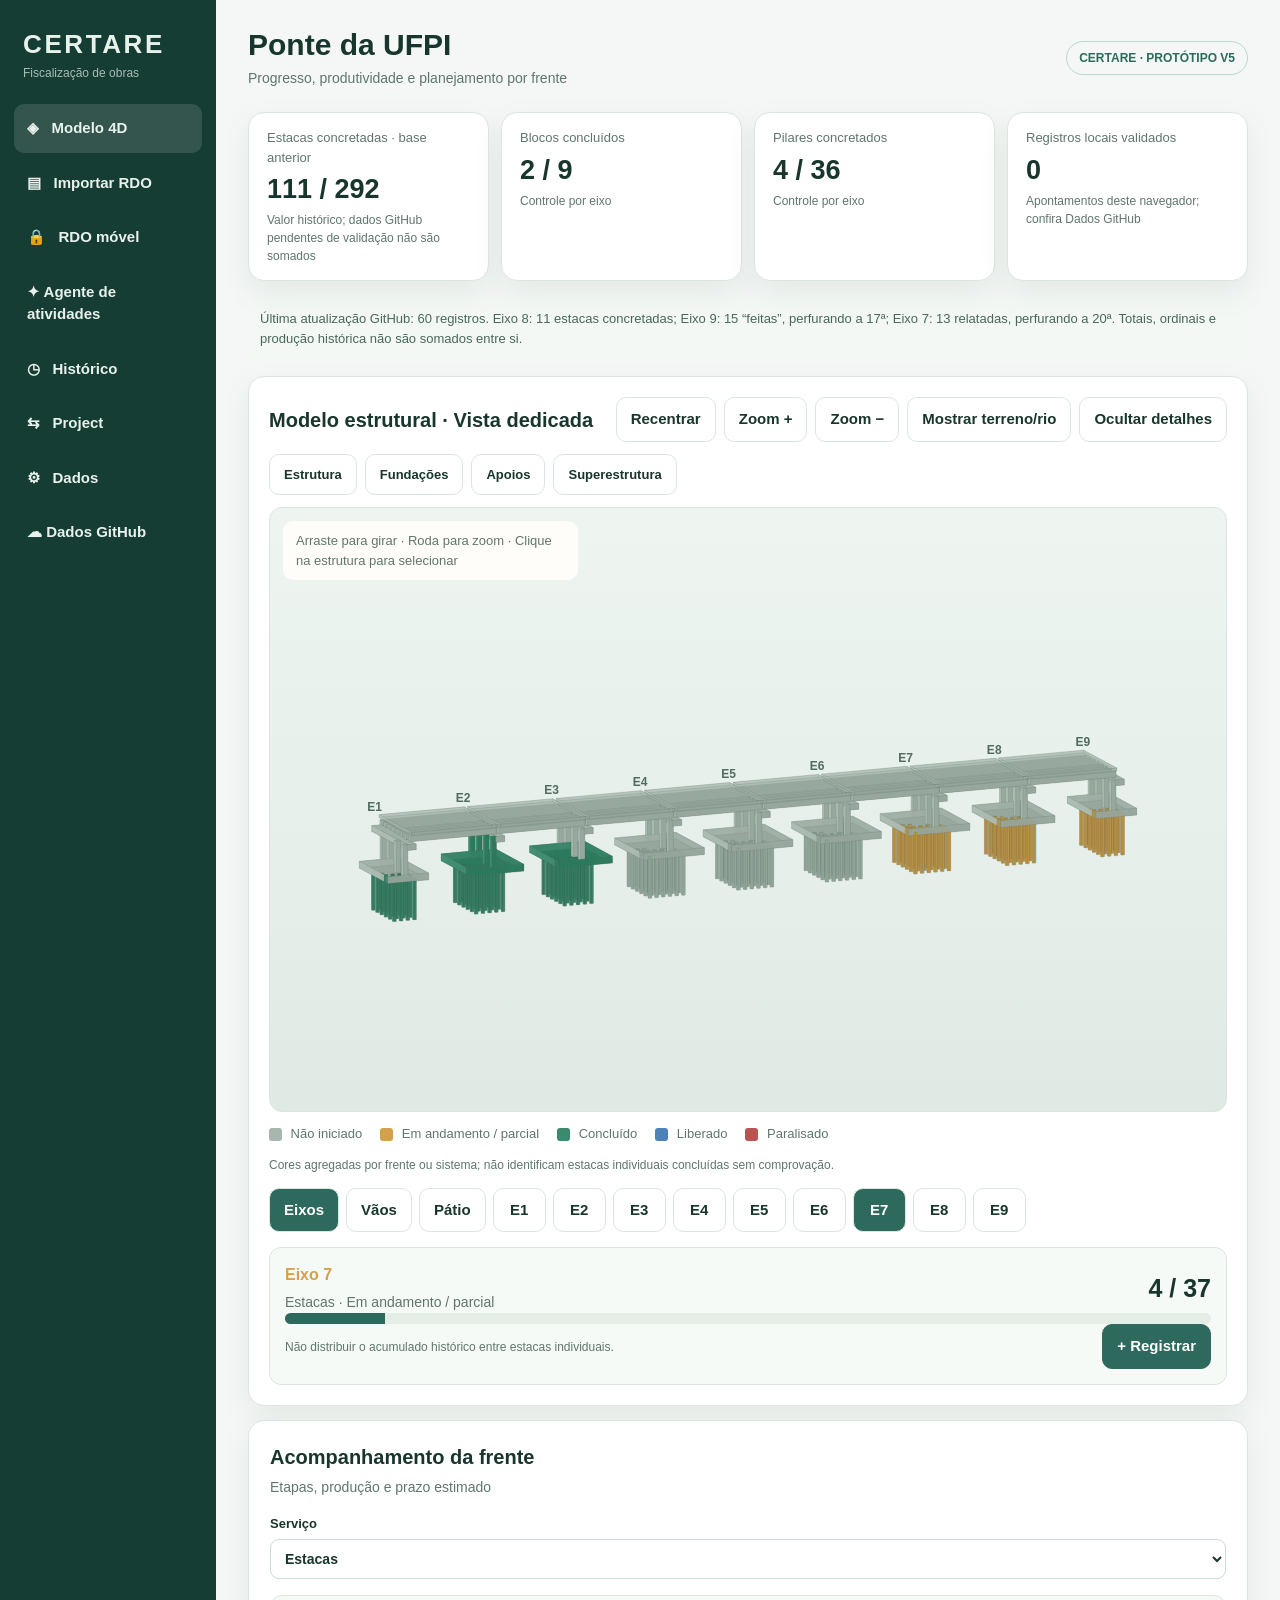
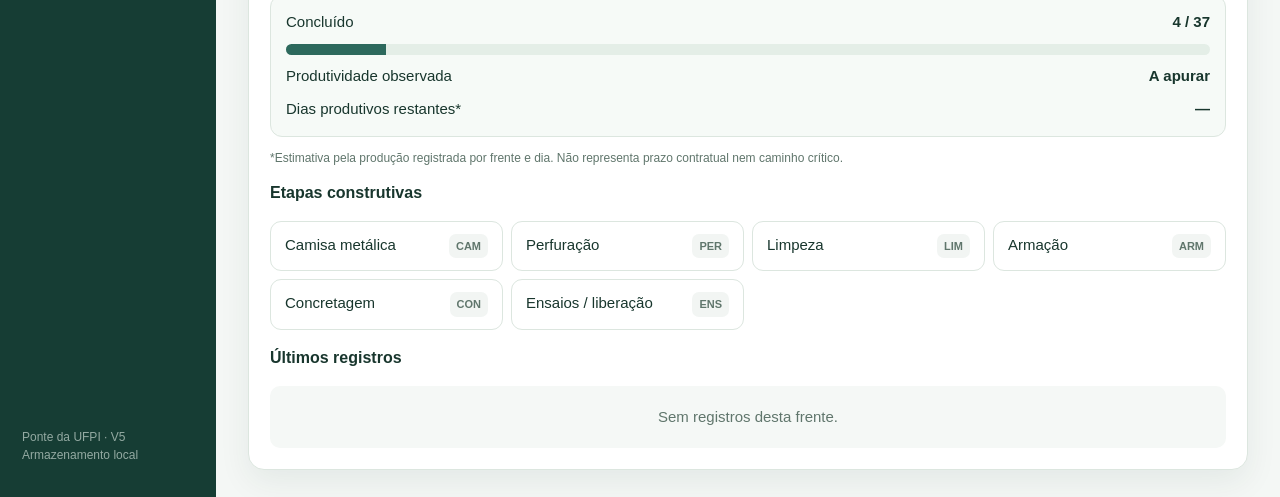
==== commit 4d22676a: "feat(admin): aba RDO móvel na área de gestão, com link para interface autenticada" ====
--- a/index.html
+++ b/index.html
@@ -16,12 +16,13 @@
 #page-modelo .model-inspector .list{display:grid;grid-template-columns:repeat(auto-fit,minmax(190px,1fr))}
 #page-modelo .model-inspector .list .item{align-items:start}
 @media(max-width:700px){#page-modelo .viewport canvas{height:58vh;min-height:360px}#page-modelo .model-primary{padding:12px}#page-modelo .row{flex-wrap:wrap}}
-</style></head><body><div class="app"><aside><div class="brand">CERTARE<small>Fiscalização de obras</small></div><nav id="nav"><button data-page="modelo" class="on">◈ &nbsp; Modelo 4D</button><button data-page="rdo">▤ &nbsp; Importar RDO</button><button data-page="diario">◷ &nbsp; Histórico</button><button data-page="project">⇆ &nbsp; Project</button><button data-page="dados">⚙ &nbsp; Dados</button></nav><footer>Ponte da UFPI · V5<br>Armazenamento local</footer></aside><main><div class="top"><div><h1>Ponte da UFPI</h1><p class="sub">Progresso, produtividade e planejamento por frente</p></div><span class="pill">CERTARE · PROTÓTIPO V5</span></div>
+</style></head><body><div class="app"><aside><div class="brand">CERTARE<small>Fiscalização de obras</small></div><nav id="nav"><button data-page="modelo" class="on">◈ &nbsp; Modelo 4D</button><button data-page="rdo">▤ &nbsp; Importar RDO</button><button data-page="rdomobile">🔒 &nbsp; RDO móvel</button><button data-page="diario">◷ &nbsp; Histórico</button><button data-page="project">⇆ &nbsp; Project</button><button data-page="dados">⚙ &nbsp; Dados</button></nav><footer>Ponte da UFPI · V5<br>Armazenamento local</footer></aside><main><div class="top"><div><h1>Ponte da UFPI</h1><p class="sub">Progresso, produtividade e planejamento por frente</p></div><span class="pill">CERTARE · PROTÓTIPO V5</span></div>
 <div class="kpis"><div class="kpi"><div class="label">Estacas concretadas · base anterior</div><div class="num" id="k-est">111 / 292</div><div class="mini">Valor histórico; dados GitHub pendentes de validação não são somados</div></div><div class="kpi"><div class="label">Blocos concluídos</div><div class="num" id="k-bloco">2 / 9</div><div class="mini">Controle por eixo</div></div><div class="kpi"><div class="label">Pilares concretados</div><div class="num" id="k-pilar">4 / 36</div><div class="mini">Controle por eixo</div></div><div class="kpi"><div class="label">Registros locais validados</div><div class="num" id="k-reg">0</div><div class="mini">Apontamentos deste navegador; confira Dados GitHub</div></div></div>
 <section id="page-modelo" class="view on"><div class="work model-work"><div class="panel model-primary"><div class="row"><h2>Modelo estrutural · Vista dedicada</h2><div class="tabs"><button class="btn" id="resetCamera" title="Voltar para a vista inicial">Recentrar</button><button class="btn" id="zoomIn" title="Aproximar">Zoom +</button><button class="btn" id="zoomOut" title="Afastar">Zoom −</button><button class="btn" id="toggleGround" title="Mostrar ou ocultar o terreno e o rio">Mostrar terreno/rio</button><button class="btn" id="toggleInspector" title="Mostrar ou ocultar painel de detalhes">Ocultar detalhes</button></div></div><div class="toolbar" id="layers"><button class="btn on" data-layer="todos">Estrutura</button><button class="btn" data-layer="fundacoes">Fundações</button><button class="btn" data-layer="meso">Apoios</button><button class="btn" data-layer="super">Superestrutura</button></div><div class="viewport"><canvas id="bridge" aria-label="Representação tridimensional aproximada de uma ponte com nove eixos, oito vãos, estacas, blocos, pilares, travessas e vigas"></canvas><div class="floating">Arraste para girar · Roda para zoom · Clique na estrutura para selecionar</div></div><div class="legend"><span><i style="background:#a7b7ad"></i> Não iniciado</span><span><i style="background:#d3a04e"></i> Em andamento / parcial</span><span><i style="background:#3c896d"></i> Concluído</span><span><i style="background:#4b82b7"></i> Liberado</span><span><i style="background:#b9534f"></i> Paralisado</span></div><p class="mini">Cores agregadas por frente ou sistema; não identificam estacas individuais concluídas sem comprovação.</p><div class="pills" id="axisButtons"></div><div class="context"><div class="row"><div><h3 id="selTitle">Eixo 7</h3><p class="sub" id="selDesc">Fundações</p></div><div class="metric" id="selMetric">4 / 37</div></div><div class="progress"><i id="selBar" style="width:11%"></i></div><div class="row"><p class="mini" id="selNotes">—</p><button class="btn primary" id="quickLog">+ Registrar</button></div></div></div><div class="panel model-inspector" id="modelInspector"><h2>Acompanhamento da frente</h2><p class="sub">Etapas, produção e prazo estimado</p><div class="section"><label class="field">Serviço<select id="serviceSelect"></select></label></div><div class="section" id="serviceDetail"></div><div class="section"><h3>Últimos registros</h3><div class="list section" id="recentList"><div class="empty">Nenhum lançamento.</div></div></div></div></div></section>
 <section id="page-rdo" class="view"><div class="panel"><h2>Importar RDO</h2><p class="sub">Reaproveite o preenchimento do relatório diário. Nenhuma alteração é aplicada sem sua conferência.</p><div class="filedrop section"><p><b>Selecione RDO em XLSX, XLS ou CSV</b></p><input id="rdoFile" type="file" accept=".xlsx,.xls,.csv,.txt"><p class="mini">CSV funciona sem internet. Para Excel, o leitor XLSX é carregado quando houver conexão. RDOs com células mescladas ou fotografias exigem revisão.</p></div><div id="importStep" class="hidden section"><div class="row"><h3 id="rdoLabel">Pré-visualização</h3><span class="badge" id="rowCount"></span></div><div class="formgrid section"><label class="field">Aba<select id="sheetPick"></select></label><label class="field">Linha de cabeçalho<select id="headerPick"></select></label></div><p class="mini section">Mapeie os campos que existem no seu RDO. Campos não presentes podem ficar em branco.</p><div class="formgrid section" id="mapping"></div><div class="section"><button class="btn primary" id="parseRdo">Identificar apontamentos</button></div><div class="section tablewrap" id="rawPreview"></div></div><div id="candidatesBlock" class="hidden section"><div class="row"><h3>Conferência antes de registrar</h3><span class="badge" id="candidateCount">0</span></div><p class="mini">A descrição textual não vira quantidade automaticamente. Revise cada linha; somente as selecionadas serão incorporadas.</p><div class="tablewrap section"><table><thead><tr><th>Usar</th><th>Data</th><th>Frente</th><th>Serviço</th><th>Qtde</th><th>Situação</th><th>Origem / observação</th></tr></thead><tbody id="candidateRows"></tbody></table></div><div class="footerbar"><button class="btn" id="clearCandidates">Cancelar</button><button class="btn primary" id="approveCandidates">Confirmar selecionados</button></div><p id="rdoFeedback" class="mini"></p></div><div class="callout section">Para integrar o RDO original com fotografias, validações e células mescladas, precisaremos mapear uma versão real do arquivo. Este importador já funciona com dados tabulares; não modifica seu RDO.</div></div></section>
 <section id="page-diario" class="view"><div class="panel"><div class="row"><h2>Histórico de execução</h2><button class="btn" id="exportDiary">Exportar CSV</button></div><p class="sub">Somente registros validados entram no avanço. Quantidades históricas do relatório mensal ficam separadas.</p><div class="filterbar section"><label class="field">Buscar<input id="search" placeholder="Eixo, RDO ou observação"></label><label class="field">Status<select id="statusFilter"><option value="">Todos</option><option value="produziu">Produção</option><option value="andamento">Em andamento</option><option value="parado">Paralisação</option><option value="nao_programado">Não programado</option></select></label></div><div class="list section" id="history"></div></div></section>
 <section id="page-project" class="view"><div class="panel"><h2>Integração com Microsoft Project</h2><p class="sub">Exportação segura para revisão, sem alterar o cronograma-base nem a linha de base.</p><div class="warning section"><b>Não grava diretamente no .mpp.</b> Exportamos atividades e apontamentos em CSV com códigos estáveis. A associação aos IDs das tarefas do Project precisa ser validada antes da sincronização automática.</div><div class="toolbar"><button class="btn primary" id="exportProject">Exportar apontamentos para revisão</button><button class="btn" id="exportCatalog">Catálogo de atividades</button></div><div id="projectPreview" class="section"></div></div></section>
+<section id="page-rdomobile" class="view"><div class="panel"><h2>RDO móvel · acesso administrativo</h2><p class="sub">Envio de RDO com câmera, fotos e serviços por eixo. Dados brutos são armazenados exclusivamente no repositório privado RDO_CERTARE. A autenticação é verificada pelo GitHub; o acesso a esta aba informativa não concede escrita.</p><div class="section"><a class="btn primary" style="display:inline-block;text-decoration:none" href="admin-rdo/index.html" target="_blank" rel="noopener noreferrer">Abrir formulário autenticado ↗</a></div><div class="warning section">A interface requer credencial GitHub de privilégio mínimo. O envio cria uma Pull Request privada para revisão; nunca atualiza medição, homologação ou publicação automaticamente.</div></div></section>
 <section id="page-dados" class="view"><div class="panel"><h2>Dados e segurança</h2><p class="sub">Os apontamentos ficam neste navegador. Gere backups regularmente.</p><div class="toolbar"><button class="btn primary" id="exportBackup">Exportar backup JSON</button><button class="btn" id="importBackup">Restaurar backup</button><input type="file" id="backupFile" accept=".json" hidden></div><div class="warning"><b>Referências históricas:</b> 111/292 estacas (eixos 8–9 aproximados), 2 blocos, 4 pilares; 288 pré-lajes estimadas. Não há identificação individual de todas as estacas concluídas. Nenhuma posição gráfica representa locação verificada. Datas e produtividade dependem dos RDOs importados ou lançamentos novos.</div><div class="section"><label class="field">Data-base de acompanhamento<input id="statusDate" type="date" value="2026-11-09"></label></div><div class="section"><h3>Modelo de dados</h3><p class="sub">Conjunto de 9 eixos e 8 vãos. A nomenclatura individual dos elementos será importada do projeto estrutural quando disponível; não será substituída por códigos arbitrários.</p></div></div></section>
 </main></div>
 <div class="modal" id="recordModal" aria-hidden="true"><div class="panel"><div class="row"><div><h2>Novo apontamento</h2><p class="sub" id="logContext">—</p></div><button class="btn" id="closeModal">✕</button></div><form id="recordForm" class="stack section"><div class="formgrid"><label class="field">Data<input type="date" id="fDate" required></label><label class="field">Situação<select id="fStatus"><option value="produziu">Produziu (quantidade executada)</option><option value="andamento">Em andamento (sem nova quantidade concluída)</option><option value="parado">Frente parada</option><option value="nao_programado">Não programado</option></select></label></div><div class="formgrid"><label class="field">Serviço<select id="fService"></select></label><label class="field">Etapa<select id="fPhase"></select></label></div><div class="formgrid"><label class="field" id="qtyField">Quantidade executada<input type="number" id="fQty" min="1" step="1" value="1"></label><label class="field hidden" id="reasonField">Motivo<select id="fReason"><option>Chuva</option><option>Falha de equipamento</option><option>Falta de material</option><option>Frente não liberada</option><option>Interferência</option><option>Outros</option></select></label><label class="field">RDO / evidência<input id="fRdo" placeholder="RDO 21/10/2026"></label></div><div class="formgrid"><label class="field">Equipamento/equipe<input id="fResource" placeholder="Ex.: 2 perfuratrizes"></label><label class="field">Identificação conforme prancha (opcional)<input id="fElement" placeholder="Código da estaca/peça"></label></div><label class="field">Observação<textarea id="fNotes" placeholder="Descrição, ocorrência ou referência"></textarea></label><div class="warning" id="limitWarning">O sistema soma apenas novos apontamentos; o quantitativo histórico não é distribuído entre elementos individuais.</div><p id="formError" class="err"></p><div class="footerbar"><button type="button" class="btn" id="cancelModal">Cancelar</button><button class="btn primary" type="submit">Salvar registro</button></div></form></div></div>
